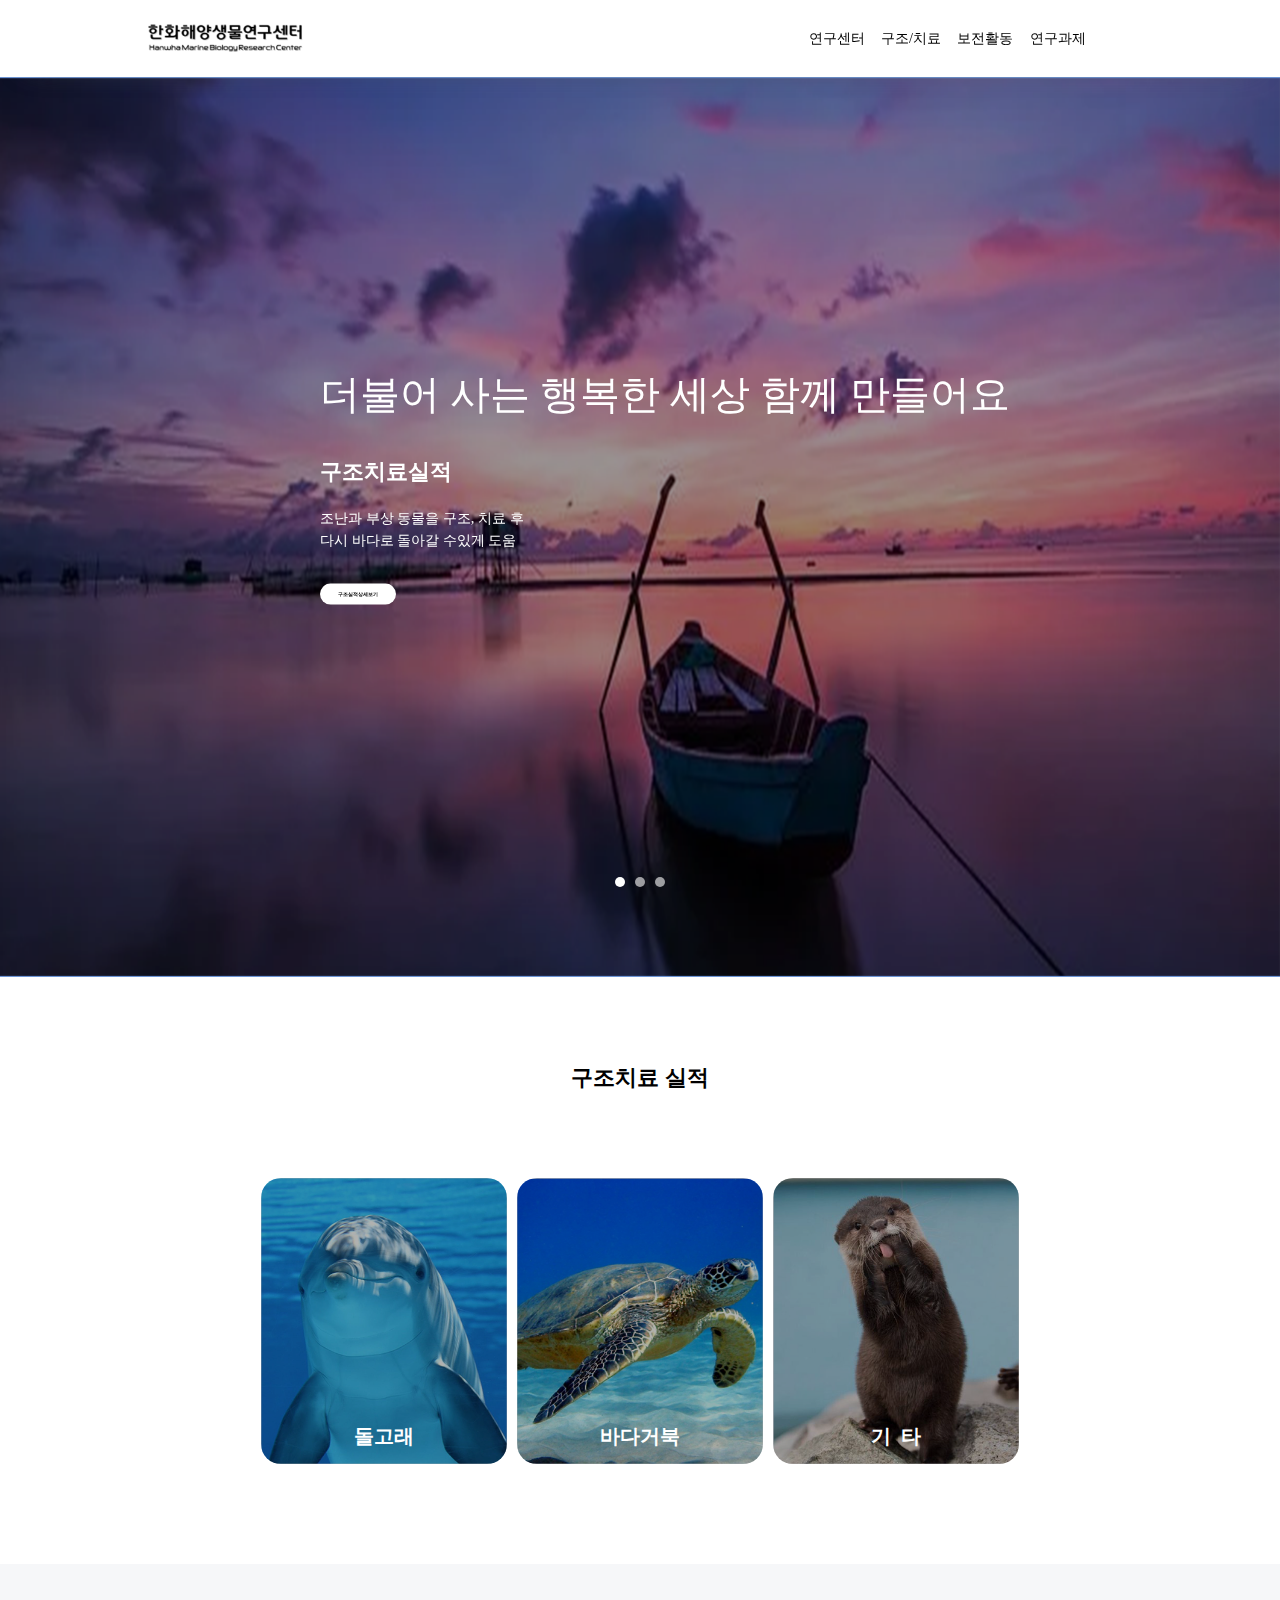
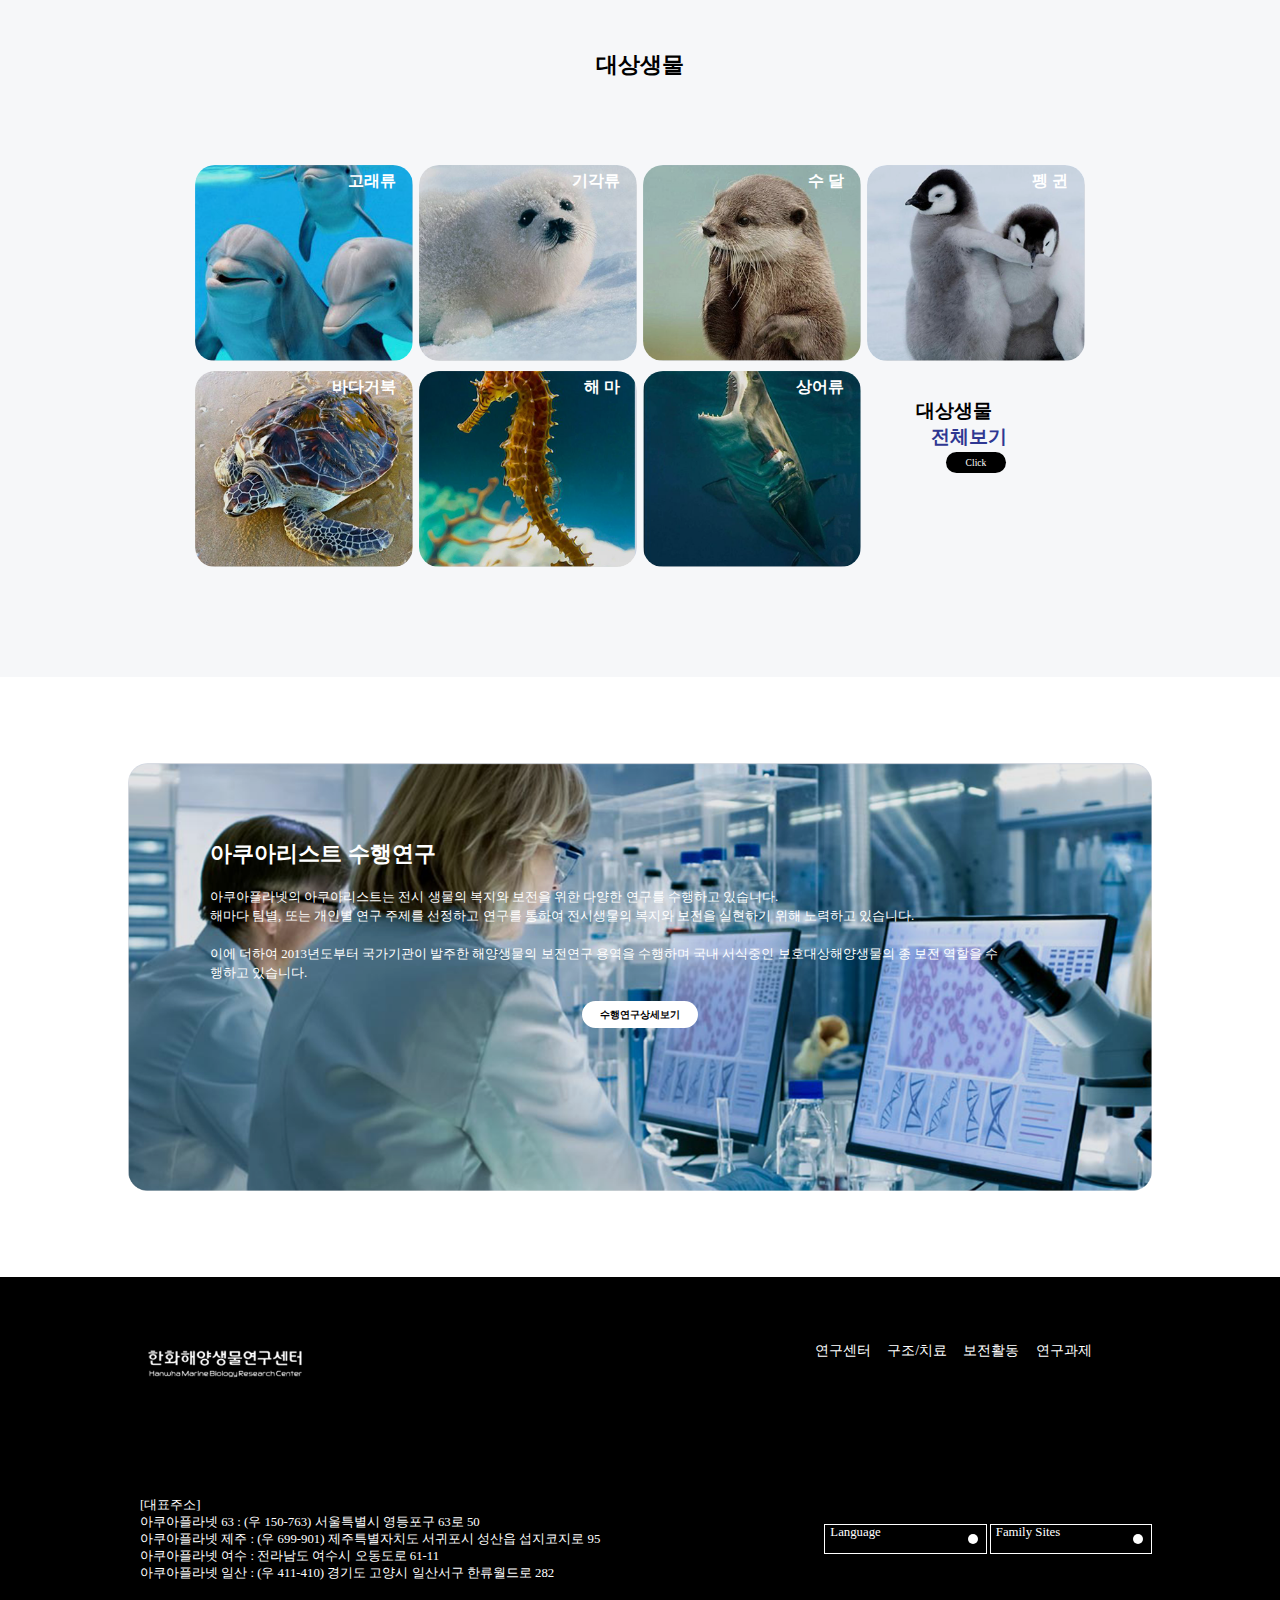
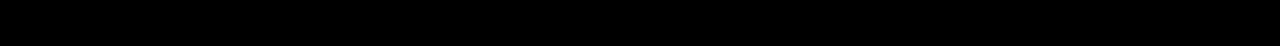
==== index.html @ 8622b24e "20210719" ====
<!DOCTYPE html>
<html lang="en">
<head>
    <meta charset="UTF-8">
    <meta http-equiv="X-UA-Compatible" content="IE=edge">
    <meta name="viewport" content="width=device-width, initial-scale=1.0">

    <meta property="og:title" content="한화해양생물연구센터">
    <meta property="og:url" content="https://hannah3406.github.io/hmbrc/">
    <meta property="og:image" content=".img/H.jpg">
    <meta property="og:description" content="Hanwha Marine Biology Research Center">

    <meta name="twitter:card" content="summary">
    <meta name="twitter:title" content="한화해양생물연구센터">
    <meta name="twitter:url" content="https://hannah3406.github.io/hmbrc/">
    <meta name="twitter:image" content=".img/H.jpg">
    <meta name="twitter:description" content="Hanwha Marine Biology Research Center"> 

    <link rel="shortcut icon" href="img/H-icon.svg">
    <link rel="apple-touch-icon-precomposed" sizes="114*114" href="img/H-icon.svg">
    <title>hmbrc</title>
    <link href="css/index.css" rel="stylesheet">
    <link rel="stylesheet" type="text/css" href="css/slick.css">
    <script src="https://code.jquery.com/jquery-2.2.0.min.js" type="text/javascript"></script>
    <script src="js/slick.min.js"></script>
</head>
<body>
    <header>
        <a href="index.html"><img src="img/LOGO.png" alt="Logo"></a>
        <nav>
            <a class="menu_bar" href="1_aboutus.html">연구센터</a>
            <a class="menu_bar" href="2_rescue.html">구조/치료</a>
            <a class="menu_bar" href="3_conservation.html">보전활동</a>
            <a class="menu_bar" href="4_research.html">연구과제</a>
            <a class="menu-trigger type7">
                <span></span>
                <span></span>
                <span></span>
            </a>
            <div class="background-menu">
                <div class="menu_bg">
                    <div class="menu_box">
                        <ul class="h-1">
                            <li><a href="1_aboutus.html">연구센터</a></li>
                            <li><a href="2_rescue.html">구조/치료</a></li>
                            <li><a href="3_conservation.html">보전활동</a></li>
                            <li><a href="4_research.html">연구과제</a></li>
                        </ul>
                    </div>
                </div>
            </div>
        </nav>
    </header>
<main>
    <section class="regular slider">
        <div class="m-1">
            <figure>
                <img class="img-1" src="img/main/main_visual_13.png" alt="main-visual_2">
                <figcaption>
                    <b>더불어 사는 행복한 세상 함께 만들어요</b>
                    <p class="txt-1">
                        구조치료실적
                        <small>
                            조난과 부상 동물을 구조, 치료 후<br>다시 바다로 돌아갈 수있게 도움
                        </small>
                    </p>
                    <a href="2_rescue.html">구조실적상세보기</a>
                </figcaption>      
            </figure> 
        </div>
        <div class="m-1">
            <figure>
                <img class="img-1" src="img/main/main_visual_12.png" alt="main-visual_2">
                <figcaption>
                    <b>따뜻한 손길과 사랑으로 다시 태어났어요</bt></b>
                    <p class="txt-1">
                        보전활동 대상생물
                        <small>
                            해양생물의 전시만이 아닌<br>복지와 보존을 위하여 노력
                        </small>
                    </p>
                    <a href="3_conservation.html">대상생물상세보기</a>
                </figcaption>      
            </figure> 
        </div>
        <div class="m-1">
            <figure>
                <img class="img-1" src="img/main/main_visual_14.png" alt="main-visual_2">
                <figcaption>
                    <b>지켜주고,보듬어줘서 고마워요</b>
                    <p class="txt-1">
                        아쿠아리스트 수행연구
                        <small>
                            전시 생물의 복지와 보전을 위한<br>다양한 연구 수행
                        </small>
                    </p>
                    <a href="4_research.html">수행연구상세보기</a>
                </figcaption>      
            </figure> 
        </div>
      </section>
    <!-- <div class="m-1">
        <figure>
            <img class="img-1" src="img/main/main_visual_7.png" alt="main-visual_2">
            <figcaption>
                <b>우리들의 아름다운 활동</b>
                <p class="txt-1">
                    구조치료실적
                    <small>
                        조난과 부상 동물을 구조, 치료 후<br>다시 바다로 돌아갈 수있게 도움
                    </small>
                </p>
                <a href="2_rescue.html">구조실적상세보기</a>
            </figcaption>      
        </figure>

        <p class="ar-1">
            <a href="#">좌측</a>
            <a href="#">우측</a>
        </p>
        <p class="bu-1">
            <a href="#">원1</a>
            <a href="#">원2</a>
            <a href="#">원3</a>
            <a href="#">일시정지</a>
        </p>

    </div> -->

    <div class="m-2 elM">
        <h1>구조치료 실적</h1>
        <div class="m-21">
            <ul>
                <li>
                    <figure>
                        <img src="img/main_2-1dolphin.png" alt="돌고래">
                        <figcaption>
                            <div>
                                <article>
                                    <h2>돌고래</h2>  
                                    <p>우리나라 연안에도 다양한 고래류가 살고 있습니다.
                                        <br>그 중 대표적인 종은 참돌고래와 남방큰돌고래가
                                        있습니다
                                    </p>
                                </article> 
                                <a href="2_rescue.html#sub2-1">구조실적상세보기</a>   
                            </div>                               
                        </figcaption>
                    </figure>
                </li>

                <li>
                    <figure>
                        <img src="img/main_2-2turtles.png" alt="바다거북">
                        <figcaption>
                            <div>
                                <article>
                                        <h2>바다거북</h2>  
                                        <p>지구상의 모든 바다거북은 CITES에 의해 멸종
                                            위기종으로 지정되어 보호받고 있습니다. <br>
                                        </p>
                                </article>   
                                <a href="2_rescue.html#sub2-1">구조실적상세보기</a>    
                            </div>  
                        </figcaption>
                     </figure>
                </li>
                <li>
                    <figure>
                        <img src="img/main_2-3other.png" alt="기타">
                        <figcaption>
                            <div>
                                <article>
                                    <h2>기  타</h2>  
                                    <p>우리나라에는 유라시아 수달, 나팔고둥 등의
                                        다양한 보호대상 생물들도 서식하고 있습니다.
                                    </p>                                    
                                </article>    
                                <a href="2_rescue.html#sub2-1">구조실적상세보기</a>
                            </div>  
                        </figcaption>
                    </figure>
                </li>
            </ul>
        </div>
    </div>
    <div class="m-3 elM">
        <h1>대상생물</h1>
        <div class="m-31">
            <ul>
                <li class="m-3_li">
                    <figure>
                        <img src="img/main_3-11.png" alt="고래류">
                    </figure>
                    <div>
                        <article>
                                <h2>고래류</h2>  
                        </article>
                        <a href="3_conservation.html#sub3-3">자세히보기</a>
                    </div>
                </li>
                <li class="m-3_li">
                    <figure>
                        <img src="img/main_3-2.png" alt="기각류">
                    </figure>
                    <div>
                        <article>
                                <h2>기각류</h2>                                 
                        </article>
                        <a href="3_conservation.html#sub3-3">자세히보기</a>
                    </div>
                </li>
                <li class="m-3_li">
                    <figure>
                        <img src="img/main_3-3.png" alt="수달">
                    </figure>
                    <div>
                        <article>
                                <h2>수  달</h2>  
                        </article>
                        <a href="3_conservation.html#sub3-3">자세히보기</a>
                    </div>
                </li>
                <li class="m-3_li">
                    <figure>
                        <img src="img/main_3-4.png" alt="펭귄">
                    </figure>
                    <div>
                        <article>
                                <h2>펭  귄</h2>  
                        </article>
                        <a href="3_conservation.html#sub3-3">자세히보기</a>
                    </div>
                </li>
                <li class="m-3_li">
                    <figure>
                        <img src="img/main_3-5.png" alt="바다거북">
                    </figure>
                    <div>
                        <article>
                                <h2>바다거북</h2>  
                        </article>
                        <a href="3_conservation.html#sub3-3">자세히보기</a>
                    </div>
                </li>
                <li class="m-3_li">
                    <figure>
                        <img src="img/main_3-6.png" alt="해마">
                    </figure>
                    <div>
                        <article>
                                <h2>해  마</h2>  
                        </article>
                        <a href="3_conservation.html#sub3-3">자세히보기</a>
                    </div>
                </li>
                <li class="m-3_li">
                    <figure>
                        <img src="img/main_3-7.png" alt="상어류">
                    </figure>
                    <div>
                        <article>
                                <h2>상어류</h2>  
                        </article>
                        <a href="3_conservation.html#sub3-3">자세히보기</a>
                    </div>
                </li>
                <li class="m-3_txt">
                    <div>
                        <article>
                                <h2>대상생물<br>      <b>전체보기</b></h2>  
                                <a href="3_conservation.html#sub3-3">Click</a>
                        </article>
                    </div>
                </li>
            </ul>
        </div>
    </div>
    <div class="m-4 elM">
        <figure>
            <img src="img/main-아쿠아리스트수행연구_1.png" alt="main-아쿠아리스트수행연구">
            <div class="m-41">
                <article>
                    <h2>
                        아쿠아리스트 수행연구
                    </h2>
                    <p class="txt-2">
                        아쿠아플라넷의 아쿠아리스트는 전시 생물의 복지와 보전을 위한 다양한
                        연구를 수행하고 있습니다. <br>

                        해마다 팀별, 또는 개인별 연구 주제를 선정하고 연구를 통하여 
                        전시생물의 복지와 보전을 실현하기 위해 노력하고 있습니다.<br>

                        <br>이에 더하여 2013년도부터 국가기관이 발주한 해양생물의 보전연구 용역을 수행하며
                        국내 서식중인 보호대상해양생물의 종 보전 역할을 수행하고 있습니다.
                    </p>
                    <a href="4_research.html">수행연구상세보기</a>
                </article>
            </div>  
        </figure>     
    </div>


    <a href="#" class="top">TOP</a>
</main>


<div class="footer">
    <div class="footer-1">
        <a href="index.html"><img src="img/logo_centerwhite.png" alt="Logo"></a>
        <nav>
            <a href="1_aboutus.html">연구센터</a>
            <a href="2_rescue.html">구조/치료</a>
            <a href="3_conservation.html">보전활동</a>
            <a href="4_research.html">연구과제</a>
        </nav>
    </div>
    <div class="footer-2">
        <p>
            [대표주소]<br>
            아쿠아플라넷 63 : (우 150-763) 서울특별시 영등포구 63로 50<br>
            아쿠아플라넷 제주 : (우 699-901) 제주특별자치도 서귀포시 성산읍 섭지코지로 95<br>
            아쿠아플라넷 여수 : 전라남도 여수시 오동도로 61-11<br>
            아쿠아플라넷 일산 : (우 411-410) 경기도 고양시 일산서구 한류월드로 282<br>
        </p>
        <ul class="footer-box">
            <li class="language">
                <div class="language-1" >
                    Language
                    <ul>
                        <li>한국어</li>
                        <li>영어</li>                       
                    </ul>
                </div>
            </li>
            <li class="familysites">
                <div class="familysites-1">
                    Family Sites
                    <ul>
                        <li><a href="https://www.aquaplanet.co.kr/index.do">아쿠아플라넷</a></li>
                        <li><a href="https://www.63art.co.kr/home/63ART/main.do">63아트</a></li>
                        <li><a href="https://www.aquazium.co.kr/home/63AQUAZIUM/index.jsp">아쿠아지움</a></li>
                    </ul>
                </div>
            </li>
        </ul>
    </div>
</div>

<!-- 메인 슬라이드 -->
<script type="text/javascript">
    $(".regular").slick({
        fade:true,
        dots: true,
        infinite: true,
        slidesToShow: 1,
        slidesToScroll: 1,
        autoplay:true,
        autoplaySpeed:2000
    });

</script>
<script src="js/common.js"></script>
<script src="js/index.js"></script>

</body>
</html>
---- css/index.css ----
@charset "utf-8";

@import url(common.css);


/* m-1 */

main{margin-top:6vw;}

.m-1 {
    width:100%;
    height:100%;

    margin:0 auto;
    position:relative;
}
.m-1 figure{
    width:100%;
    height:100%;
    margin:0 auto;
    position:relative; 
   
}
.m-1 figure .img-1{
    width:100%;
    height:100%;

}
.m-1 figure figcaption{
    position:absolute;
    left:20%; top:45%; transform: translateY(-50%);
    padding:5%;
}

.m-1 figure figcaption b{
    text-align:left;
    font-family:Yeon Sung;

    font-size:2.5rem;
    font-weight: normal;
    line-height: 1.5;
    color: #fff;
}

.m-1 figure p{
    text-align:left;
    color: #ffffff;
    font-weight: bold;
    line-height: 1.5;
    margin:60px 0 30px 0;
    font-size:1.4rem;
}
.m-1 figure p small{
    color:#fff; display:block;
    font-size:0.9rem; font-weight: normal;
    margin:20px 0;
}

.m-1 figure figcaption a{
    font-size: 0.6rem;
    font-weight: bold;
    line-height: 1.5;
    text-align:center;
    color: #000000;
    background-color: #fff;
    border-radius: 50px;
    padding:10px 20px;
}

.m-1 figure figcaption a:hover{
    background-color:#2f3792;
    color:white;
    font-weight: bold;
}
.ar-1 a{
    position:absolute;
    top:50%;
    transform:translateY(-50%);
    width:80px;
    height:83px;
    border-radius: 40px;
    font-size:0;
    opacity: 0;
    transition:1s;
    transform:scale(0.7);
}

.m-1 figure:hover + .ar-1 a{
    opacity: 0.4;
}
.m-1 .ar-1 a:hover{
    opacity: 1;
}
.ar-1 a:nth-child(1){
    left:1%; 
    background:url('../img/btn-prev-2.png') no-repeat center center;
}

.ar-1 a:nth-child(2){
    right:1%;
    background:url('../img/btn-next-2.png') no-repeat center center;
}

.bu-1{
    margin:0;padding:0;
    position:absolute;
    left:50%;
    transform:translateX(-50%);
    bottom:10%;


}

.bu-1 a{
    display:inline-block;
    width: 11px;
    height: 11px;
    border-radius: 50%;
    font-size: 0;
    margin:0 3px; 

}

.bu-1 a:nth-child(1){
    background-color:rgba(255,255,255,0.6);
    }
    
.bu-1 a:nth-child(2){
    background-color: #fff;

    }
.bu-1 a:nth-child(3){
    background-color:rgba(255,255,255,0.6);
    }
.bu-1 a:nth-child(4){
    border-radius: 0;
    background:url('../img/main1_btn3.png') no-repeat center center;
}



/* m-2 */

.m-2{
    width:100%;
    background-color:white;
    padding-bottom:100px;
}

.m-2 h1{
    font-size:1.4rem;
    font-weight: bold;
    color: #000000;
    text-align: center;
    padding:85px 0 85px 0;
}

.m-2 ul{
    width:60%;
    margin:0 auto;   

    display:flex;
    justify-content:space-around;
}

.m-2 ul li{
    width:32%;
    /* height:420px; */
    
    position:relative;
    overflow: hidden;
    border-radius: 30px;}

.m-2 ul li img{
    width:100%;
    /* height:420px; */
    transition:1s;
}

.m-2 ul li:hover img{
    transform:scale(1.2);
}

.m-2 ul li figure figcaption{
    width:100%; height:100%;
    position:absolute;
    top:0;
    background:rgba(0,0,0,0.3);
}
.m-2 ul li figcaption div{
    width:100%; height:100%;
    position:absolute;
    top:65%;
    border-radius: 30px;
    text-align:center;
    transition:1s;
}
.m-2 ul li:hover figcaption{
    background:rgba(0,0,0,0.8);
}
.m-2 ul li:hover figcaption div{
    top:0;
}

.m-2 ul li figcaption article{
    position:absolute;
    top:25%;
  
    text-align:center;
}


.m-2 ul li figcaption h2{
    font-size:1.25rem;
    font-weight: bold;
    line-height: 0.66;
    text-align: center;
    color: #ffffff;
    white-space:pre;
}

.m-2 ul li figcaption p{
    width:75%;
    font-size: 0.7rem;
    font-weight: normal;
    text-align: left;
    color: #ffffff;
    line-height: 1.5;
    margin:0 auto;
    padding:30px 0;

}

.m-2 ul li figcaption a{
    position:absolute;
    bottom:5%;left:50%;
    transform:translateX(-50%); 
    
    font-size: 0.6rem;
    font-weight: bold;
    line-height: 1.5;
    text-align:center;
    color: #000000;
    background-color: #fff;
    border-radius: 50px;
    padding:10px 20px;
    }
    
.m-2 ul li figcaption a:hover{
    background-color:#2f3792;
    color:white;
    font-weight: bold;
}

/* m-3 */
.m-3{
    width:100%;
    padding-bottom:100px;
    position:relative
}

.m-3 h1{
    font-size: 1.4rem;
    font-weight: bold;
    color: #000000;
    text-align: center;
    padding:85px 0 85px 0;
}

.m-3 ul{
    width:70%;
    margin: 0 auto;

    display:flex;
    flex-wrap: wrap;
    justify-content: space-around;

}

.m-3 ul li{
    position:relative;
    width:24.4%;
    margin-bottom:10px;
    overflow: hidden;
    border-radius: 30px;
}
.m-3 ul .m-3_li img{width:100%; transition:2s;}
.m-3 ul .m-3_li article{
    position:absolute;
    bottom:0;
    border-radius: 30px;
    width:100%; height:100%;
    background-color:rgba(0,0,0,0.1);
    text-align:center;
}

.m-3 ul .m-3_li:hover article{
    position:absolute;
    bottom:0;
    border-radius:30px;
    width:100%; height:100%;
    background-color:rgba(0,0,0,0.8);
    text-align:center;
    transition:2s;
}

.m-3 ul .m-3_li div article h2{
    position:absolute;
    top:3%; right:8%;
   
    font-size: 1rem;
    font-weight: bold;
    color: #ffffff;
    text-align:center;
}

.m-3 ul .m-3_li:hover article h2{
    white-space:pre;
    position:absolute;
    top:39%; left:50%;
    transform:translateX(-50%);
    font-size: 1.2rem;
    font-weight: bold;
    color: #ffffff;
}

.m-3 ul .m-3_li a{
    position:absolute;
    bottom:12%;left:50%;
    transform:translateX(-50%);
    opacity:0%;

    font-size: 0.6rem;
    font-weight: bold;
    line-height: 1.5;
    text-align:center;
    color: #000000;
    background-color: #fff;
    border-radius: 50px;
    padding:10px 20px;
} 

.m-3 ul .m-3_li:hover a{
    opacity:100%;
} 


.m-3 ul .m-3_li a:hover{
    background-color:#2f3792;
    color:white;
    font-weight:bold;
}
.m-3 ul .m-3_li:hover img{
    transform:scale(1.1);

}
.m-3 ul .m-3_txt{
    padding-top:6%;
    text-align: center;

}

.m-3 ul .m-3_txt h2{
    white-space:pre;
    font-size:1.2rem;
    width: 80%;
    padding-bottom:1%;
}

.m-3 ul .m-3_txt b{
    color:#2f3792;
    font-size:1.2rem;
}
.m-3 ul .m-3_txt a{
    font-size: 0.6rem;
    font-weight: normal;
    line-height: 1.5;
    text-align:center;
    color: #fff;
    background-color: #000;
    border-radius: 50px;
    padding:5px 20px;
}

.m-3 ul .m-3_txt:hover a{
    background-color:#2f3792;
}


/* m-4 */
.m-4{
    background-color:white;
    padding:86px 0;
 
}
.m-4 figure{
    width:80%;
    margin:0 auto;
    text-align: center;

    position:relative;
    border-radius:30px;
}

.m-4 figure img{
    width:100%;
}

.m-41{
    position:absolute;
    top:0;
    border-radius:30px;
    width:100%; 
    height:100%;
    background-color:rgba(0,0,0,0.1);
    text-align:center;
    transition:2s;
}
.m-4 figure:hover .m-41{
    background-color:rgba(0,0,0,0.8);
}

.m-41 article{
   width:100%;
   height:100%;
   border-radius:30px;
   padding:10%;

}

.m-4 figure h2{
    text-align:left;
    font-size: 1.4rem;
    font-weight: bold;
    line-height: 0.78;
    color: #ffffff;
    padding-bottom:40px;
}

.m-4 figure .txt-2{
    width:80%;
    text-align:left;
    color: #ffffff;
    font-size: 0.8rem;
    font-weight: normal;
    line-height: 1.5;
    padding-bottom:40px;
}

.m-4 figure article a{
    font-size: 0.6rem;
    font-weight: bold;
    line-height: 1.5;
    text-align:center;
    color: #000000;
    background-color: #fff;
    border-radius: 50px;
    padding:10px 20px;
    }
    
.m-4 figure article a:hover{
    background-color:#2f3792;
    color:white;
    font-weight: bold;
}

@media (min-width:1025px) and (max-width:1546px){
    /* m-1 */

    main{margin-top:6vw;}
    
    .m-1 {
        width:100%;
    
        margin:0 auto;
        position:relative;
    }
    .m-1 figure{
        width:100%;
        margin:0 auto;
        position:relative; 
    }
    .m-1 figure .img-1{
        width:100%;
    
    }
    .m-1 figure figcaption{
        position:absolute;
        left:20%; top:45%; transform: translateY(-50%);
    }
    /* .m-1 figure:hover figcaption{
        animation:a2 4s forwards;
    }
    
    @keyframes a2{
        0%{ opacity:0;}
        100%{ opacity:1;}
    } */

    .m-1 figure figcaption b{
        text-align:left;
        font-family:Yeon Sung;
    
        font-size:2.5rem;
        font-weight: normal;
        line-height: 1.5;
        color: #fff;
    }
    
    .m-1 figure p{
        text-align:left;
        color: #ffffff;
        font-weight: bold;
        line-height: 1.5;
        margin:30px 0;
        font-size:1.4rem;
    }
    .m-1 figure p small{
        color:#fff; display:block;
        font-size:0.9rem; font-weight: normal;
        margin:20px 0;
    }
    
    .m-1 figure figcaption a{
        font-size: 0.3rem;
        font-weight: bold;
        line-height: 1.5;
        text-align:center;
        color: #000000;
        background-color: #fff;
        border-radius: 50px;
        padding:8px 18px;
    }
    
    .m-1 figure figcaption a:hover{
        background-color:#2f3792;
        color:white;
        font-weight: bold;
    }
    .ar-1 a{
        position:absolute;
        top:50%;
        transform:translateY(-50%);
        width:80px;
        height:83px;
        border-radius: 40px;
        font-size:0;
        opacity: 0;
        transition:1s;
        transform:scale(0.7);
    }
    
    .m-1 figure:hover + .ar-1 a{
        opacity: 0.4;
    }
    .m-1 .ar-1 a:hover{
        opacity: 1;
    }
    .ar-1 a:nth-child(1){
        left:1%; 
        background:url('../img/btn-prev-2.png') no-repeat center center;
    }
    
    .ar-1 a:nth-child(2){
        right:1%;
        background:url('../img/btn-next-2.png') no-repeat center center;
    }
    
    .bu-1{
        margin:0;padding:0;
        position:absolute;
        left:50%;
        transform:translateX(-50%);
        bottom:10%;
    
    
    }
    
    .bu-1 a{
        display:inline-block;
        width: 11px;
        height: 11px;
        border-radius: 50%;
        font-size: 0;
        margin:0 3px; 
    
    }
    
    .bu-1 a:nth-child(1){
        background-color:rgba(255,255,255,0.6);
        }
        
    .bu-1 a:nth-child(2){
        background-color: #fff;
    
        }
    .bu-1 a:nth-child(3){
        background-color:rgba(255,255,255,0.6);
        }
    .bu-1 a:nth-child(4){
        border-radius: 0;
        background:url('../img/main1_btn3.png') no-repeat center center;
    }
    
    
    
    /* m-2 */
    
    .m-2{
        width:100%;
        background-color:white;
        padding-bottom:100px;
    }
    
    .m-2 h1{
        font-size:1.4rem;
        font-weight: bold;
        color: #000000;
        text-align: center;
        padding:85px 0 85px 0;
    }
    
    .m-2 ul{
        width:60%;
        margin:0 auto;   
    
        display:flex;
        justify-content:space-around;
    }
    
    .m-2 ul li{
        width:32%;
        /* height:420px; */
        
        position:relative;
        overflow: hidden;
        border-radius: 20px;}
    
    .m-2 ul li img{
        width:100%;
        /* height:420px; */
        transition:1s;
    }
    
    .m-2 ul li:hover img{
        transform:scale(1.2);
    }
    
    .m-2 ul li figure figcaption{
        width:100%; height:100%;
        position:absolute;
        top:0;
        background:rgba(0,0,0,0.3);
    }
    .m-2 ul li figcaption div{
        width:100%; height:100%;
        position:absolute;
        top:63%;
        border-radius: 20px;
        text-align:center;
        transition:1s;
    }
    .m-2 ul li:hover figcaption{
        background:rgba(0,0,0,0.8);
    }
    .m-2 ul li:hover figcaption div{
        top:0;
    }
    
    .m-2 ul li figcaption article{
        position:absolute;
        top:25%;
      
        text-align:center;
    }
    
    
    .m-2 ul li figcaption h2{
        font-size:1.25rem;
        font-weight: bold;
        line-height: 0.66;
        text-align: center;
        color: #ffffff;
        white-space:pre;
    }
    
    .m-2 ul li figcaption p{
        width:75%;
        font-size: 0.7rem;
        font-weight: normal;
        text-align: left;
        color: #ffffff;
        line-height: 1.5;
        margin:0 auto;
        padding:30px 0;
    
    }
    
    .m-2 ul li figcaption a{
        width:60%;
        position:absolute;
        bottom:5%;left:50%;
        transform:translateX(-50%); 

        font-size: 0.5rem;
        font-weight: bold;
        line-height: 1.5;
        text-align:center;
        color: #000000;
        background-color: #fff;
        border-radius: 50px;
        padding:8px 18px;
        }
        
    .m-2 ul li figcaption a:hover{
        background-color:#2f3792;
        color:white;
        font-weight: bold;
    }
    
    /* m-3 */
    .m-3{
        width:100%;
        padding-bottom:100px;
        position:relative
    }
    
    .m-3 h1{
        font-size: 1.4rem;
        font-weight: bold;
        color: #000000;
        text-align: center;
        padding:85px 0 85px 0;
    }
    
    .m-3 ul{
        width:70%;
        margin: 0 auto;
    
        display:flex;
        flex-wrap: wrap;
        justify-content: space-around;
    
    }
    
    .m-3 ul li{
        position:relative;
        width:24.4%;
        margin-bottom:10px;
        overflow: hidden;
        border-radius: 20px;
    }
    .m-3 ul .m-3_li img{width:100%; transition:2s;}
    .m-3 ul .m-3_li article{
        position:absolute;
        bottom:0;
        border-radius: 20px;
        width:100%; height:100%;
        background-color:rgba(0,0,0,0.1);
        text-align:center;
    }
    
    .m-3 ul .m-3_li:hover article{
        position:absolute;
        bottom:0;
        border-radius:20px;
        width:100%; height:100%;
        background-color:rgba(0,0,0,0.8);
        text-align:center;
        transition:2s;
    }
    
    .m-3 ul .m-3_li div article h2{
        position:absolute;
        top:3%; right:8%;
       
        font-size: 1rem;
        font-weight: bold;
        color: #ffffff;
        text-align:center;
    }
    
    .m-3 ul .m-3_li:hover article h2{
        white-space:pre;
        position:absolute;
        top:39%; left:50%;
        transform:translateX(-50%);
        font-size: 1.2rem;
        font-weight: bold;
        color: #ffffff;
    }
    
    .m-3 ul .m-3_li a{
        position:absolute;
        bottom:12%;left:50%;
        transform:translateX(-50%);
        opacity:0%;
    
        font-size: 0.5rem;
        font-weight: bold;
        line-height: 1.5;
        text-align:center;
        color: #000000;
        background-color: #fff;
        border-radius: 50px;
        padding:8px 18px;
    } 
    
    .m-3 ul .m-3_li:hover a{
        opacity:100%;
    } 
    
    
    .m-3 ul .m-3_li a:hover{
        background-color:#2f3792;
        color:white;
        font-weight:bold;
    }
    .m-3 ul .m-3_li:hover img{
        transform:scale(1.1);
    
    }
    .m-3 ul .m-3_txt{
        padding-top:3%;
        text-align: center;
    
    }
    
    .m-3 ul .m-3_txt h2{
        white-space:pre;
        font-size:1.2rem;
        width: 80%;
        padding-bottom:1%;
    }
    
    .m-3 ul .m-3_txt b{
        color:#2f3792;
        font-size:1.2rem;
    }
    .m-3 ul .m-3_txt a{
        font-size: 0.6rem;
        font-weight: normal;
        line-height: 1.5;
        text-align:center;
        color: #fff;
        background-color: #000;
        border-radius: 50px;
        padding:5px 20px;
    }
    
    .m-3 ul .m-3_txt:hover a{
        background-color:#2f3792;
    }
    
    
    /* m-4 */
    .m-4{
        background-color:white;
        padding:86px 0;
     
    }
    .m-4 figure{
        width:80%;
        margin:0 auto;
        text-align: center;
    
        position:relative;
        border-radius:20px;
    }
    
    .m-4 figure img{
        width:100%;
    }
    
    .m-41{
        position:absolute;
        top:0;
        border-radius:20px;
        width:100%; 
        height:100%;
        background-color:rgba(0,0,0,0.1);
        text-align:center;
        transition:2s;
    }
    .m-4 figure:hover .m-41{
        background-color:rgba(0,0,0,0.8);
    }
    
    .m-41 article{
       width:100%;
       height:100%;
       border-radius:20px;
       padding:8%;
    
    }
    
    .m-4 figure h2{
        text-align:left;
        font-size: 1.4rem;
        font-weight: bold;
        line-height: 0.78;
        color: #ffffff;
        padding-bottom:25px;
    }
    
    .m-4 figure .txt-2{
        width:93%;
        text-align:left;
        color: #ffffff;
        font-size: 0.8rem;
        font-weight: normal;
        line-height: 1.5;
        padding-bottom:20px;
    }
    
    .m-4 figure article a{
        font-size: 0.6rem;
        font-weight: bold;
        line-height: 1.5;
        text-align:center;
        color: #000000;
        background-color: #fff;
        border-radius: 50px;
        padding:8px 18px;
        }
        
    .m-4 figure article a:hover{
        background-color:#2f3792;
        color:white;
        font-weight: bold;
    }
}
@media (min-width:767px) and (max-width:1024px){
    /* m-1 */

main{margin-top:9vw;}

.m-1 {
    width:100%; 
    height:60vw;  
    margin:0 auto;
    overflow:hidden;
    position:relative;     
}
.m-1 figure{
    width:100%;
    height:100%;
    margin:0 auto;
    position:relative; 
   
}
.m-1 figure .img-1{
    width:200%;   
    height:100%;
}
.m-1 figure figcaption{
    position:absolute;
    left:10%; top:30%; transform: translateY(-50%);
}
.m-1 figure:hover figcaption{
    animation:a2 4s forwards;
}

@keyframes a2{
    0%{ opacity:0;}
    100%{ opacity:1;}
}

.m-1 figure figcaption b{
    text-align:left;
    font-family:Yeon Sung;

    font-size:2rem;
    font-weight: normal;
    line-height: 1.5;
    color: #fff;
}

.m-1 figure p{
    text-align:left;
    color: #ffffff;
    font-weight: bold;
    line-height: 1.5;
    margin:30px 0;
    font-size:1.4rem;
}
.m-1 figure p small{
    color:#fff; display:block;
    font-size:0.9rem; font-weight: normal;
    margin:20px 0;
}

.m-1 figure figcaption a{
    font-size: 0.6rem;
    font-weight: bold;
    line-height: 1.5;
    text-align:center;
    color: #fff;
    background-color: #000;
    border-radius: 50px;
    padding:10px 20px;
}

.m-1 figure figcaption a:hover{
    background-color:#2f3792;
    color:white;
    font-weight: bold;
}
.ar-1 a{
    position:absolute;
    top:50%;
    transform:translateY(-50%);
    width:43px;
    height:45px;
    border-radius: 40px;
    font-size:0;
    opacity: 1;
    transition:1s;
    transform:scale(0.7);
}

.m-1 figure:hover + .ar-1 a{
    opacity: 0.4;
}
.m-1 .ar-1 a:hover{
    opacity: 1;
}
.ar-1 a:nth-child(1){
    left:1%; 
    background:url('../img/btn-prev-21.png') no-repeat center center;
}

.ar-1 a:nth-child(2){
    right:1%;
    background:url('../img/btn-next-21.png') no-repeat center center;
}

.bu-1{
    margin:0;padding:0;
    position:absolute;
    left:50%;
    transform:translateX(-50%);
    bottom:10%;


}

.bu-1 a{
    display:inline-block;
    width: 11px;
    height: 11px;
    border-radius: 50%;
    font-size: 0;
    margin:0 3px; 

}

.bu-1 a:nth-child(1){
    background-color:rgba(255,255,255,0.6);
    }
    
.bu-1 a:nth-child(2){
    background-color: #fff;

    }
.bu-1 a:nth-child(3){
    background-color:rgba(255,255,255,0.6);
    }
.bu-1 a:nth-child(4){
    border-radius: 0;
    background:url('../img/main1_btn3.png') no-repeat center center;
}
/* m-2 */

.m-2{
    width:100%;
    background-color:white;
    padding:50px 0;
}

.m-2 h1{
    font-size:1.4rem;
    font-weight: bold;
    color: #000000;
    text-align: center;
    padding:0 0 50px 0;
}

.m-2 ul{
    width:90%;
    margin:0 auto;   

    display:flex;
    justify-content:space-around;
}

.m-2 ul li{
    width:32%;
    /* height:420px; */
    
    position:relative;
    overflow: hidden;
    border-radius: 10px;}

.m-2 ul li img{
    width:100%;
    /* height:420px; */
    transition:1s;
}

.m-2 ul li:hover img{
    transform:scale(1.2);
}

.m-2 ul li figure figcaption{
    width:100%; height:100%;
    position:absolute;
    top:0;
    background:rgba(0,0,0,0.5);
}
.m-2 ul li figure{width:100%;}
.m-2 ul li figcaption div{
    width:100%; height:100%;
    position:absolute;
    top:0;
    border-radius: 10px;
    text-align:center;
    transition:1s;
}
.m-2 ul li:hover figcaption{
    background:rgba(0,0,0,0.8);
}
.m-2 ul li:hover figcaption div{
    top:0;
}

.m-2 ul li figcaption article{
    width:100%;
    position:absolute;
    top:0;
    padding:16% 3%;
    text-align:right;
}


.m-2 ul li figcaption h2{
    font-size:1.5rem;
    font-weight: bold;
    line-height: 0.66;
    text-align: center;
    color: #ffffff;
    white-space:pre;
    padding-bottom:5%;
}

.m-2 ul li figcaption p{
    width:90%;
    font-size: 1.1rem;
    font-weight: normal;
    text-align: left;
    color: #ffffff;
    line-height: 1.5;
    margin:0 auto;
    padding-bottom:25%;
    padding-top:0;

}

.m-2 ul li figcaption a{
    position:absolute;
    bottom:5%;left:90%;
    transform:translateX(-50%); 
    width:0%;
       
    font-size: 0;   
  
    font-size: 0;
    border-radius:50%;
    padding:17px;
   
    background:url(../img/btn-mobile\ more-9.png) no-repeat center center;
       
    }
    
.m-2 ul li figcaption a:hover{
    background-color:#2f3792;
    color:white;
    font-weight: bold;
}

/* m-3 */
.m-3{
    width:100%;
    padding:50px 0;
    position:relative
}

.m-3 h1{
    font-size: 1.4rem;
    font-weight: bold;
    color: #000000;
    text-align: center;
    padding:0 0 50px 0;
}

.m-3 ul{
    width:90%;
    margin: 0 auto;

    display:flex;
    flex-wrap: wrap;
    justify-content: space-around;

}

.m-3 ul li{
    position:relative;
    width:24.4%;
    margin-bottom:10px;
    overflow: hidden;
    border-radius: 10px;
}
.m-3 ul .m-3_li img{width:100%; transition:2s;}
.m-3 ul .m-3_li article{
    position:absolute;
    bottom:0;
    border-radius: 10px;
    width:100%; height:100%;
    background-color:rgba(0,0,0,0.1);
    text-align:center;
}

.m-3 ul .m-3_li:hover article{
    position:absolute;
    bottom:0;
    border-radius:30px;
    width:100%; height:100%;
    background-color:rgba(0,0,0,0.8);
    text-align:center;
    transition:2s;
}

.m-3 ul .m-3_li div article h2{
    position:absolute;
    top:3%; right:8%;
   
    font-size: 1.5rem;
    font-weight: bold;
    color: #ffffff;
    text-align:center;
}

.m-3 ul .m-3_li:hover article h2{
    white-space:pre;
    position:absolute;
    top:39%; left:50%;
    transform:translateX(-50%);
    font-size: 1.2rem;
    font-weight: bold;
    color: #ffffff;
}

.m-3 ul .m-3_li a{
    position:absolute;
    bottom:3%;left:85%;
    transform:translateX(-50%);
    opacity:1;
    
    font-weight: bold;
    line-height: 1.5;
    text-align:center;

    font-size: 0;
    border-radius:50%;
    padding:17px;
   
    background:url(../img/btn-mobile\ more-9.png) no-repeat center center;
    
} 

.m-3 ul .m-3_li:hover article a{
    opacity:100%;
} 


.m-3 ul .m-3_li article a:hover{
    background-color:#2f3792;
    color:white;
    font-weight:bold;
}
.m-3 ul .m-3_li:hover img{
    transform:scale(1.1);

}
.m-3 ul .m-3_txt{
    padding-top:6%;
    text-align: center;

}

.m-3 ul .m-3_txt h2{
    white-space:pre;
    font-size:1.2rem;
    width: 80%;
    padding-bottom:1%;
}

.m-3 ul .m-3_txt b{
    color:#2f3792;
    font-size:1.2rem;
    padding-bottom:2%;
}
.m-3 ul .m-3_txt a{
    font-size: 0.5rem;
    font-weight: normal;
    line-height: 1.5;
    text-align:center;
    color: #fff;
    background-color: #000;
    border-radius: 50px;
    padding:5px 20px;
}

.m-3 ul .m-3_txt:hover a{
    background-color:#2f3792;
}

/* m-4 */
.m-4{
    background-color:white;
    padding:86px 0;
 
}
.m-4 figure{
    width:90%;
    margin:0 auto;
    text-align: center;

    position:relative;
    border-radius:10px;
}

.m-4 figure img{
    width:100%;
}

.m-41{
    position:absolute;
    top:0;
    border-radius:10px;
    width:100%; 
    height:100%;
    background-color:rgba(0,0,0,0.6);
    text-align:center;
    transition:2s;
}
.m-4 figure:hover .m-41{
    background-color:rgba(0,0,0,0.8);
}

.m-41 article{
   width:100%;
   height:100%;
   border-radius:30px;
   padding:7% 10%;

}

.m-4 figure h2{
    text-align:left;
    font-size: 1.4rem;
    font-weight: bold;
    line-height: 0.78;
    color: #ffffff;
    padding-bottom:30px;
}

.m-4 figure .txt-2{
    width:100%;
    text-align:left;
    color: #ffffff;
    font-size: 0.8rem;
    font-weight: normal;
    line-height: 1.5;
    padding-bottom:30px;
    margin-right:0;
}

.m-4 figure article a{
    font-size: 0.6rem;
    font-weight: bold;
    line-height: 1.5;
    text-align:center;
    color: #fff;
    background-color: #000;
    border-radius: 50px;
    padding:10px 20px;
    }
    
.m-4 figure article a:hover{
    background-color:#2f3792;
    color:white;
    font-weight: bold;
}


}
@media (min-width:480px) and (max-width:768px){
    main{margin-top:11vw;}

    /* m-1 */
    .m-1 {
        width:100%; 
        height:80vw;  
        margin:0 auto;
        overflow:hidden;
        position:relative;     
    }
    .m-1 figure{
        width:100%;
        height:100%;
        margin:0 auto;
        position:relative; 
       
    }
    .m-1 figure .img-1{
        width:200%;   
        height:100%;
    }
    .m-1 figure figcaption{
        position:absolute;
        left:15%; top:40%; transform: translateY(-50%);
    }
    .m-1 figure figcaption b{
        text-align:left;    
        font-weight: bold;
        line-height: 0.56;
        color: #fff;
        margin-bottom:20px;
        padding:0;
    }
    
    .m-1 figure p{
        margin:30px 0;
        line-height: 1.5;
        padding:0;

    }
    .m-1 figure p small{
        color:#fff; display:block;
        font-weight: normal;
        padding:0;
        margin:5px 0;
    }
    
    .m-1 figure figcaption a{
        display:none;
    }
    
    .m-1 figure figcaption a:hover{
        background-color:#2f3792;
        color:white;
        font-weight: bold;
    }
    .ar-1 a{
        display:none;
    }
    
    .bu-1 a{
        display:inline-block;
        width: 7px;
        height: 7px;
        border-radius: 50%;
        font-size: 0;
        margin:0 1px; 
    
    }
    .bu-1 a:nth-child(4){
        display:none;
    }

    /* m-2 */
    .m-2{
        padding:20px 0;
    }
    
    .m-2 h1{
   
        padding:30px 0;
    }
    .m-21{
        width:80%; 
        margin:0 auto;
        overflow:auto; 
    }
    .m-2 ul{
        width:170%;    
    
        display:flex;
        justify-content:space-between;
    }
    
    .m-2 ul li{
        width:32%;
        border-radius: 10px;    
    }
    .m-2 ul li figure{width:100%;}
    .m-2 ul li img{width:100%;}
    
    .m-2 ul li:hover img{
        width:100%;;
        
    }
    
    .m-2 ul li figure figcaption{
        width:100%; height:100%;
        position:absolute;
        top:0;
        background:rgba(0,0,0,0.5);
    }
    .m-2 ul li figure{width:100%;}
    .m-2 ul li figcaption div{
        width:100%; height:100%;
        position:absolute;
        top:0;
        border-radius: 10px;
        text-align:center;
        transition:1s;
    }
    .m-2 ul li:hover figcaption{
        background:rgba(0,0,0,0.8);
    }
    .m-2 ul li:hover figcaption div{
        top:0;
    }
    
    .m-2 ul li figcaption article{
        position:absolute;
        top:0;
        padding:16% 3%;
        text-align:right;
    }
    
    
    .m-2 ul li figcaption h2{
        font-size:1.5rem;
        font-weight: bold;
        line-height: 0.66;
        text-align: center;
        color: #ffffff;
        white-space:pre;
        padding-bottom:2%;
    }
    
    .m-2 ul li figcaption p{
        width:90%;
        font-size: 1rem;
        font-weight: normal;
        text-align: left;
        color: #ffffff;
        line-height: 1.5;
        margin:0 auto;
        padding-bottom:14%;
    
    }
    
    .m-2 ul li figcaption a{
        position:absolute;
        bottom:5%;left:90%;
        transform:translateX(-50%); 
        width:0%;
        font-size: 0;   
      
        border-radius:50%;
        padding:17px;
        background:url(../img/btn-mobile\ more-9.png) no-repeat center center;
           
        }
    .m-2 ul li:nth-child(1) figcaption p{padding-bottom:30%;}
    .m-2 ul li:nth-child(3) figcaption p{padding-bottom:23%;}
        
    .m-2 ul li figcaption a:hover{
        background-color:#2f3792;
        color:white;
        font-weight: bold;
    }
       
    /* m-3 */
    .m-3{
        width:100%;
        padding:20px 0;
        position:relative
    }

    .m-3 h1{
       
        padding:30px 0;
        font-weight: bold;
        color: #000000;
        text-align: center;
    }
    .m-31{
        width:80%; 
        margin:0 auto;
        overflow:auto; 
    }
    .m-3 ul{
        width:180%;
        margin: 0 auto;


        display:flex;
        flex-wrap: wrap;    
        justify-content: flex-start;

    }
    .m-3 ul li{
        flex-shrink:0;
        position:relative;
        width:23%;
        margin:3px;
        overflow: hidden;
        border-radius: 10px;
    }
    .m-3 ul .m-3_li img{width:100%; transition:2s;}
    .m-3 ul .m-3_li article{
        position:absolute;
        bottom:0;
        border-radius: 10px;
        width:100%; height:100%;
        background-color:rgba(0,0,0,0.3);
        text-align:center;
    }

    .m-3 ul .m-3_li:hover article{
        display:none;
        border-radius:10px;
    }

    .m-3 ul .m-3_li div article h2{
        position:absolute;
        top:3%; right:8%;
        border-radius:10px;
       
        font-size: 1.5rem;
        font-weight: bold;
        color: #ffffff;
        text-align:center;
    }

    .m-3 ul .m-3_li a{
        position:absolute;
        bottom:3%;left:85%;
        transform:translateX(-50%);
        opacity:1;
        
        font-weight: bold;
        line-height: 1.5;
        text-align:center;

        font-size: 0;
        border-radius:50%;
        padding:17px;
       
        background:url(../img/btn-mobile\ more-9.png) no-repeat center center;
        
    } 
    

    .m-3 ul .m-3_li:hover article a{
        opacity:100%;
    } 


    .m-3 ul .m-3_li article a:hover{
        background-color:#2f3792;
        color:white;
        font-weight:bold;
    }
    .m-3 ul .m-3_li:hover img{
        transform:scale(1.1);

    }
    .m-3 ul .m-3_txt{
        padding-top:6%;
        text-align: center;
    

    }

    .m-3 ul .m-3_txt h2{

        white-space:pre;
        width: 80%;
        padding-bottom:1%;
    }

    .m-3 ul .m-3_txt b{
        color:#2f3792;
        padding:0;

     
    }
    .m-3 ul .m-3_txt a{    
        font-weight: normal;
        line-height: 1.5;
        text-align:center;
        color: #fff;
        background-color: #000;
        border-radius: 15px;
        padding:4px 10px;
        margin-top:5px;
        
    }

    .m-3 ul .m-3_txt:hover a{
        background-color:#2f3792;
    }

       /* m-4 */
.m-4{
    background-color:white;
    padding:86px 0;
 
}
.m-4 figure{
    width:80%;
    height:80vw;
    overflow:hidden;
    margin:20px auto;
    text-align: center;

    position:relative;
    border-radius: 10px;
}

.m-4 figure img{
   width:200%; height:100%;   
}

.m-41{
    position:absolute;
    top:0;
    border-radius:10px;
    width:100%; 
    height:100%;
    background-color:rgba(0,0,0,0.5);
    text-align:center;
    transition:2s;
}
.m-4 figure:hover .m-41{
    background-color:rgba(0,0,0,0.8);
}

.m-41 article{
   width:100%;
   height:100%;
   border-radius:10px;
   padding:10%;

}

.m-4 figure h2{
    text-align:center;
    font-size: 1.4rem;
    font-weight: bold;
    line-height: 0.78;
    color: #ffffff;
    padding-bottom:40px;
    padding-top:45%;
}

.m-4 figure .txt-2{
    display:none;
    width:70%;
    text-align:left;
    color: #ffffff;
    font-size: 0.8rem;
    font-weight: normal;
    line-height: 1.5;
    padding-bottom:40px;
}

.m-4 figure article a{
    font-size: 0.6rem;
    font-weight: bold;
    line-height: 1.5;
    text-align:center;
    color: #fff;
    background-color: #000;
    border-radius: 50px;
    padding:10px 20px;
    }
    
.m-4 figure article a:hover{
    background-color:#2f3792;
    color:white;
    font-weight: bold;
}
}
@media (min-width:360px) and (max-width:480px){
    main{margin-top:15vw;}

    /* m-1 */
    .m-1 {
        width:100%; 
        height:80vw;  
        margin:0 auto;
        overflow:hidden;
        position:relative;     
    }
    .m-1 figure{
        width:100%;
        height:100%;
        margin:0 auto;
        position:relative; 
       
    }
    .m-1 figure .img-1{
        width:200%;   
        height:100%;
    }
    .m-1 figure figcaption{
        position:absolute;
        left:15%; top:40%; transform: translateY(-50%);
    }
    .m-1 figure figcaption b{
        text-align:left;    
        font-weight: bold;
        line-height: 0.56;
        color: #fff;
        margin-bottom:20px;
        padding:0;
        font-size:1.5rem;
    }
    
    .m-1 figure p{
        margin:30px 0;
        line-height: 1.5;
        padding:0;
        font-size:1.25rem;

    }
    .m-1 figure p small{
        color:#fff; display:block;
        font-weight: normal;
        padding:0;
        margin:5px 0;
    }
    
    .m-1 figure figcaption a{
        display:none;
    }
    
    .m-1 figure figcaption a:hover{
        background-color:#2f3792;
        color:white;
        font-weight: bold;
    }
    .ar-1 a{
        display:none;
    }
    
    .bu-1 a{
        display:inline-block;
        width: 7px;
        height: 7px;
        border-radius: 50%;
        font-size: 0;
        margin:0 1px; 
    
    }
    .bu-1 a:nth-child(4){
        display:none;
    }

    /* m-2 */
    .m-2{
        padding:20px 0;
    }
    
    .m-2 h1{
        font-size:1.5rem;
        padding:30px 0;
    }
    .m-21{
        width:90%; 
        margin:0 auto;
        overflow:auto; 
    }
    .m-2 ul{
        width:230%;    
    
        display:flex;
        justify-content:space-between;
    }
    
    .m-2 ul li{
        width:32%;
        border-radius: 10px;    
    }
    .m-2 ul li figure{width:100%;}
    .m-2 ul li img{width:100%;}
    
    .m-2 ul li:hover img{
        width:100%;;
        border-radius: 10px; 
        
    }
    
    .m-2 ul li figure figcaption{
        width:100%; height:100%;
        position:absolute;
        top:0;
        background:rgba(0,0,0,0.5);
        border-radius: 10px;
    }
    .m-2 ul li figure{width:100%;}
    .m-2 ul li figcaption div{
        width:100%; height:100%;
        position:absolute;
        top:0;
        border-radius: 10px;
        text-align:center;
        transition:1s;
    }
    .m-2 ul li:hover figcaption{
        background:rgba(0,0,0,0.8);
        border-radius: 10px;
    }
    .m-2 ul li:hover figcaption div{
        top:0;
    }
    
    .m-2 ul li figcaption article{
        position:absolute;
        top:0;
        padding:16% 3%;
        text-align:right;
    }
    
    
    .m-2 ul li figcaption h2{
        font-size:1.25rem;
        font-weight: bold;
        line-height: 0.66;
        text-align: center;
        color: #ffffff;
        white-space:pre;
        padding-bottom:2%;
    }
    
    .m-2 ul li figcaption p{
        width:90%;
        font-size: 1.05rem;
        font-weight: normal;
        text-align: left;
        color: #ffffff;
        line-height: 1.5;
        margin:0 auto;
        padding-bottom:25%;    
    }
    
    .m-2 ul li figcaption a{
        position:absolute;
        bottom:5%;left:90%;
        transform:translateX(-50%); 
        width:0%;
        font-size: 0;   
      
        border-radius:50%;
        padding:17px;
        background:url(../img/btn-mobile\ more-9.png) no-repeat center center;
           
        }
    .m-2 ul li:nth-child(1) figcaption p{padding-bottom:31%;}
    .m-2 ul li:nth-child(3) figcaption p{padding-bottom:32%;}
       
    /* m-3 */
    .m-3{
        width:100%;
        padding:20px 0;
        position:relative
    }

    .m-3 h1{
        font-size:1.5rem;
        padding:30px 0;
        font-weight: bold;
        color: #000000;
        text-align: center;
    }
    .m-31{
        width:90%; 
        margin:0 auto;
        overflow:auto; 
    }
    .m-3 ul{
        width:250%;
        margin: 0 auto;


        display:flex;
        flex-wrap: wrap;    
        justify-content: flex-start;

    }
    .m-3 ul li{
        flex-shrink:0;
        position:relative;
        width:23%;
        margin:3px;
        overflow: hidden;
        border-radius: 15px;
    }
    .m-3 ul .m-3_li img{width:100%; transition:2s;}
    .m-3 ul .m-3_li article{
        position:absolute;
        bottom:0;
        border-radius: 15px;
        width:100%; height:100%;
        background-color:rgba(0,0,0,0.3);
        text-align:center;
    }

    .m-3 ul .m-3_li:hover article{
        border-radius:10px;
    }

    .m-3 ul .m-3_li div article h2{
        position:absolute;
        top:3%; right:8%;
       
        font-size: 1.5rem;
        font-weight: bold;
        color: #ffffff;
        text-align:center;
    }

    .m-3 ul .m-3_li a{
        position:absolute;
        bottom:3%;left:85%;
        transform:translateX(-50%);
        opacity:1;
        
        font-weight: bold;
        line-height: 1.5;
        text-align:center;

        font-size: 0;
        border-radius:50%;
        padding:13px;
       
        background:url(../img/btn-mobile\ more-10.png) no-repeat center center;
        
    } 

    .m-3 ul .m-3_li:hover article a{
        opacity:100%;
    } 


    .m-3 ul .m-3_li article a:hover{
        background-color:#2f3792;
        color:white;
        font-weight:bold;
    }
    .m-3 ul .m-3_li:hover img{
        transform:scale(1.1);
        border-radius: 10px; 

    }
    .m-3 ul .m-3_txt{
        padding-top:6%;
        text-align: center;
    

    }

    .m-3 ul .m-3_txt h2{

        white-space:pre;
        width: 80%;
        padding-bottom:1%;
    }

    .m-3 ul .m-3_txt b{
        color:#2f3792;
        padding:0;

     
    }
    .m-3 ul .m-3_txt a{    
        font-weight: normal;
        line-height: 1.5;
        text-align:center;
        color: #fff;
        background-color: #000;
        border-radius: 15px;
        padding:4px 10px;
        margin-top:5px;
        
    }

    .m-3 ul .m-3_txt:hover a{
        background-color:#2f3792;
    }

    /* .m-4 */
    
    /* m-4 */
.m-4{
    background-color:white;
    padding:40px 0;
 
}
.m-4 figure{
    width:90%;
    height:80vw;
    overflow:hidden;
    margin:20px auto;
    text-align: center;

    position:relative;
    border-radius: 10px;
}

.m-4 figure img{
   width:200%; height:100%;   
}

.m-41{
    position:absolute;
    top:0;
    border-radius:10px;
    width:100%; 
    height:100%;
    background-color:rgba(0,0,0,0.5);
    text-align:center;
    transition:2s;
}
.m-4 figure:hover .m-41{
    background-color:rgba(0,0,0,0.8);
}

.m-41 article{
   width:100%;
   height:100%;
   border-radius:10px;
   padding:10%;

}

.m-4 figure h2{
    text-align:center;
    font-size: 1.4rem;
    font-weight: bold;
    line-height: 0.78;
    color: #ffffff;
    padding-bottom:40px;
    padding-top:45%;
}

.m-4 figure .txt-2{
    display:none;
    width:70%;
    text-align:left;
    color: #ffffff;
    font-size: 0.8rem;
    font-weight: normal;
    line-height: 1.5;
    padding-bottom:40px;
}

.m-4 figure article a{
    font-size: 0.6rem;
    font-weight: bold;
    line-height: 1.5;
    text-align:center;
    color: #fff;
    background-color: #000;
    border-radius: 50px;
    padding:10px 20px;
    }
    
.m-4 figure article a:hover{
    background-color:#2f3792;
    color:white;
    font-weight: bold;
}

}
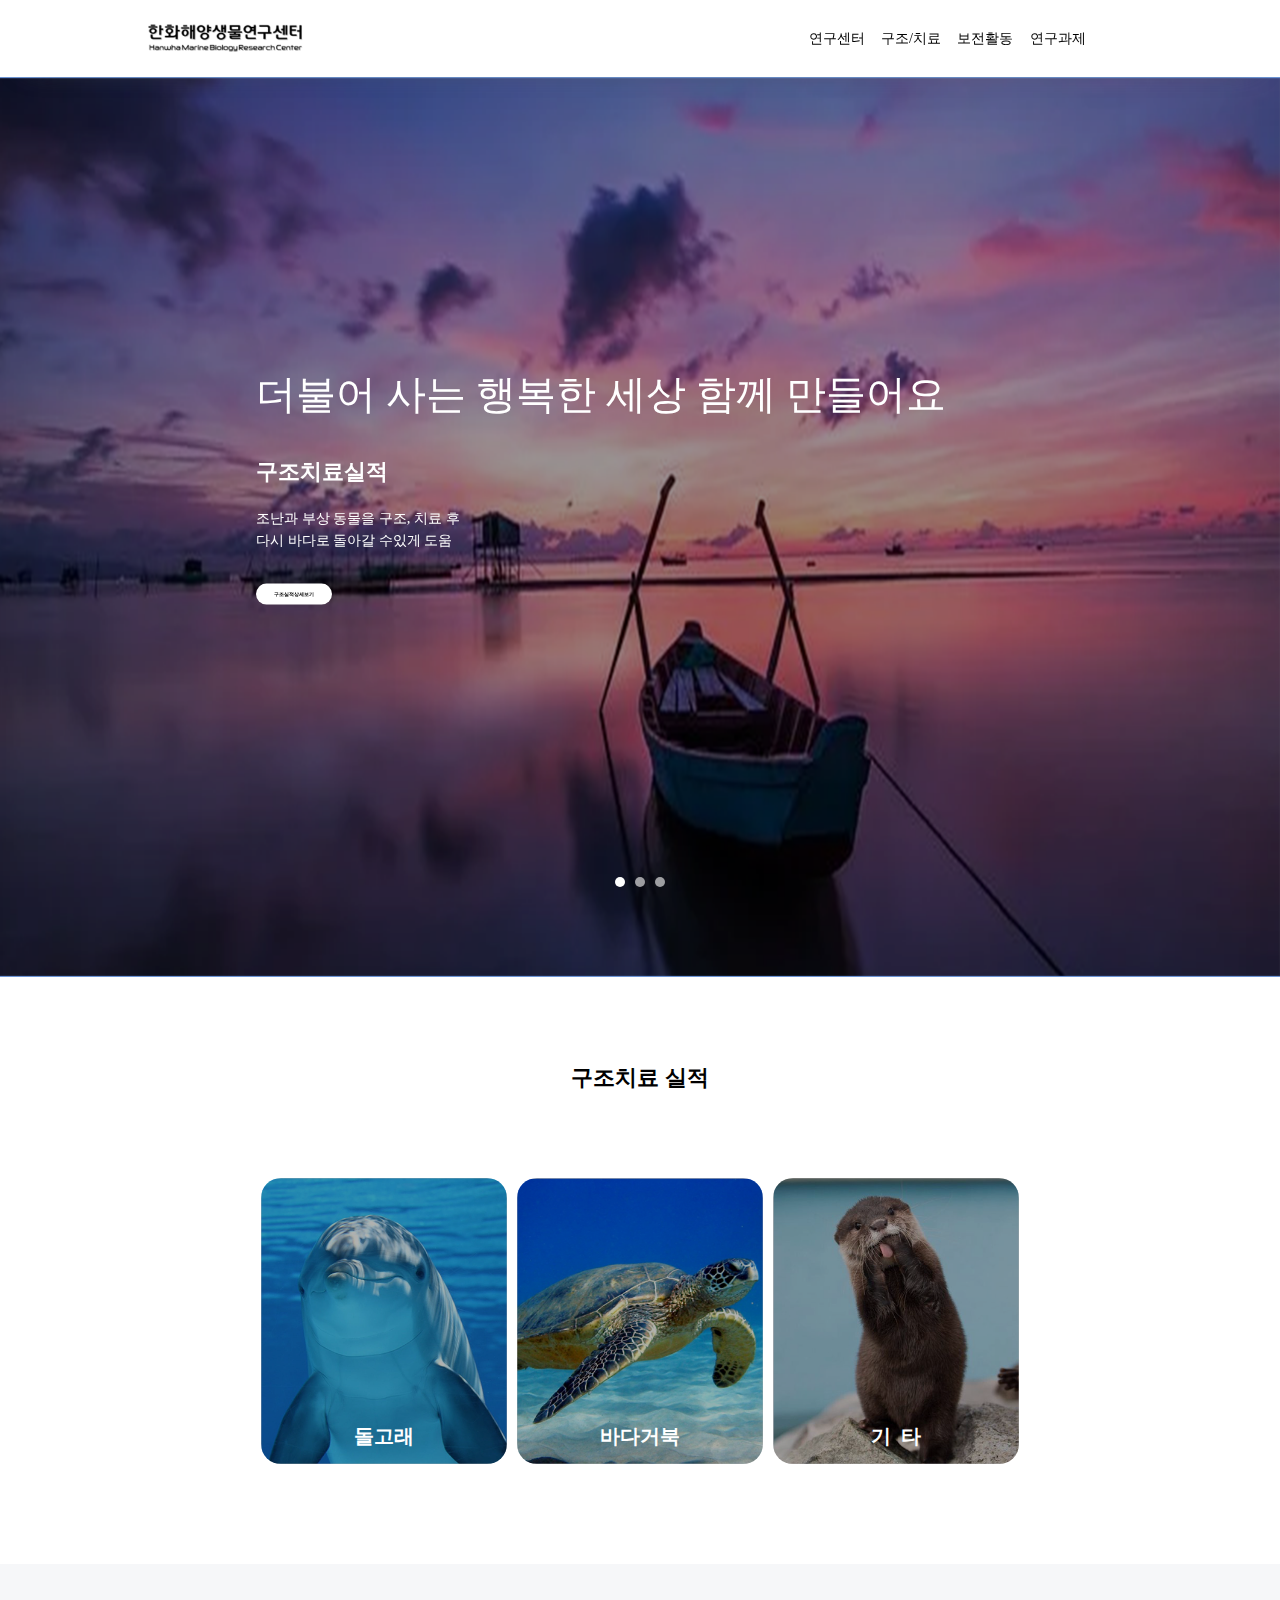
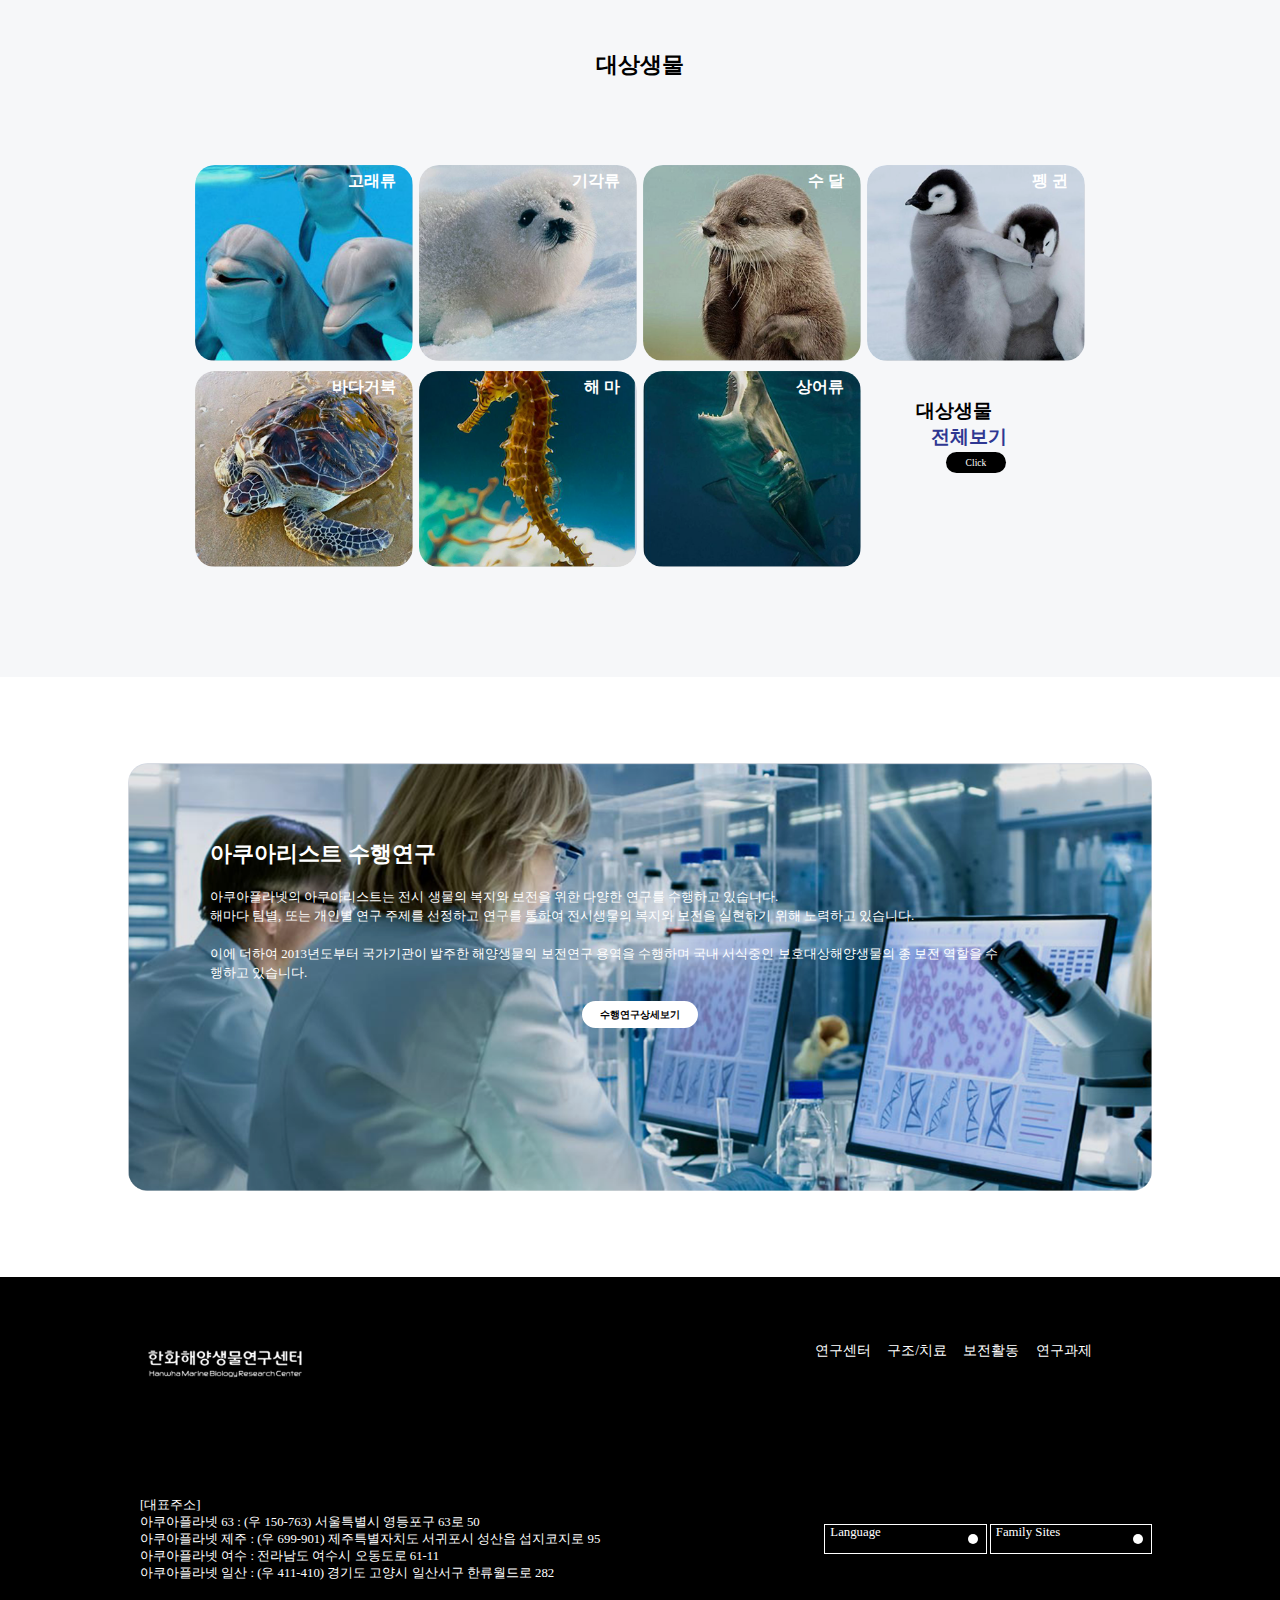
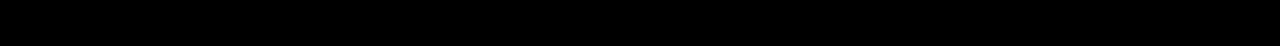
==== commit 49b6e36b: "2021" ====
--- a/index.html
+++ b/index.html
@@ -85,7 +85,7 @@
         </div>
         <div class="m-1">
             <figure>
-                <img class="img-1" src="img/main/main_visual_14.png" alt="main-visual_2">
+                <img class="img-1" src="img/main/main_visual_3-2.png" alt="main-visual_2">
                 <figcaption>
                     <b>지켜주고,보듬어줘서 고마워요</b>
                     <p class="txt-1">
--- a/css/index.css
+++ b/css/index.css
@@ -486,7 +486,7 @@
     }
     .m-1 figure figcaption{
         position:absolute;
-        left:20%; top:45%; transform: translateY(-50%);
+        left:15%; top:45%; transform: translateY(-50%);
     }
     /* .m-1 figure:hover figcaption{
         animation:a2 4s forwards;
@@ -955,7 +955,7 @@
 }
 .m-1 figure figcaption{
     position:absolute;
-    left:10%; top:30%; transform: translateY(-50%);
+    left:15%; top:45%; transform: translateY(-50%);
 }
 .m-1 figure:hover figcaption{
     animation:a2 4s forwards;
@@ -970,7 +970,7 @@
     text-align:left;
     font-family:Yeon Sung;
 
-    font-size:2rem;
+    font-size:2.5rem;
     font-weight: normal;
     line-height: 1.5;
     color: #fff;
@@ -982,11 +982,11 @@
     font-weight: bold;
     line-height: 1.5;
     margin:30px 0;
-    font-size:1.4rem;
+    font-size:1.6rem;
 }
 .m-1 figure p small{
     color:#fff; display:block;
-    font-size:0.9rem; font-weight: normal;
+    font-size:1.2rem; font-weight: normal;
     margin:20px 0;
 }
 
@@ -1429,15 +1429,16 @@
     }
     .m-1 figure figcaption{
         position:absolute;
-        left:15%; top:40%; transform: translateY(-50%);
+        left:10%; top:40%; transform: translateY(-50%);
     }
     .m-1 figure figcaption b{
         text-align:left;    
-        font-weight: bold;
-        line-height: 0.56;
+        font-weight: normal;
+        line-height: 1.5;
         color: #fff;
         margin-bottom:20px;
         padding:0;
+        font-size:2rem;
     }
     
     .m-1 figure p{
@@ -1456,7 +1457,6 @@
     .m-1 figure figcaption a{
         display:none;
     }
-    
     .m-1 figure figcaption a:hover{
         background-color:#2f3792;
         color:white;
@@ -1822,12 +1822,12 @@
     }
     .m-1 figure figcaption{
         position:absolute;
-        left:15%; top:40%; transform: translateY(-50%);
+        left:6%; top:50%; transform: translateY(-50%);
     }
     .m-1 figure figcaption b{
         text-align:left;    
-        font-weight: bold;
-        line-height: 0.56;
+        font-weight: normal;
+        line-height: 1.5;
         color: #fff;
         margin-bottom:20px;
         padding:0;
@@ -1845,7 +1845,7 @@
         color:#fff; display:block;
         font-weight: normal;
         padding:0;
-        margin:5px 0;
+        margin:10px 0;
     }
     
     .m-1 figure figcaption a{
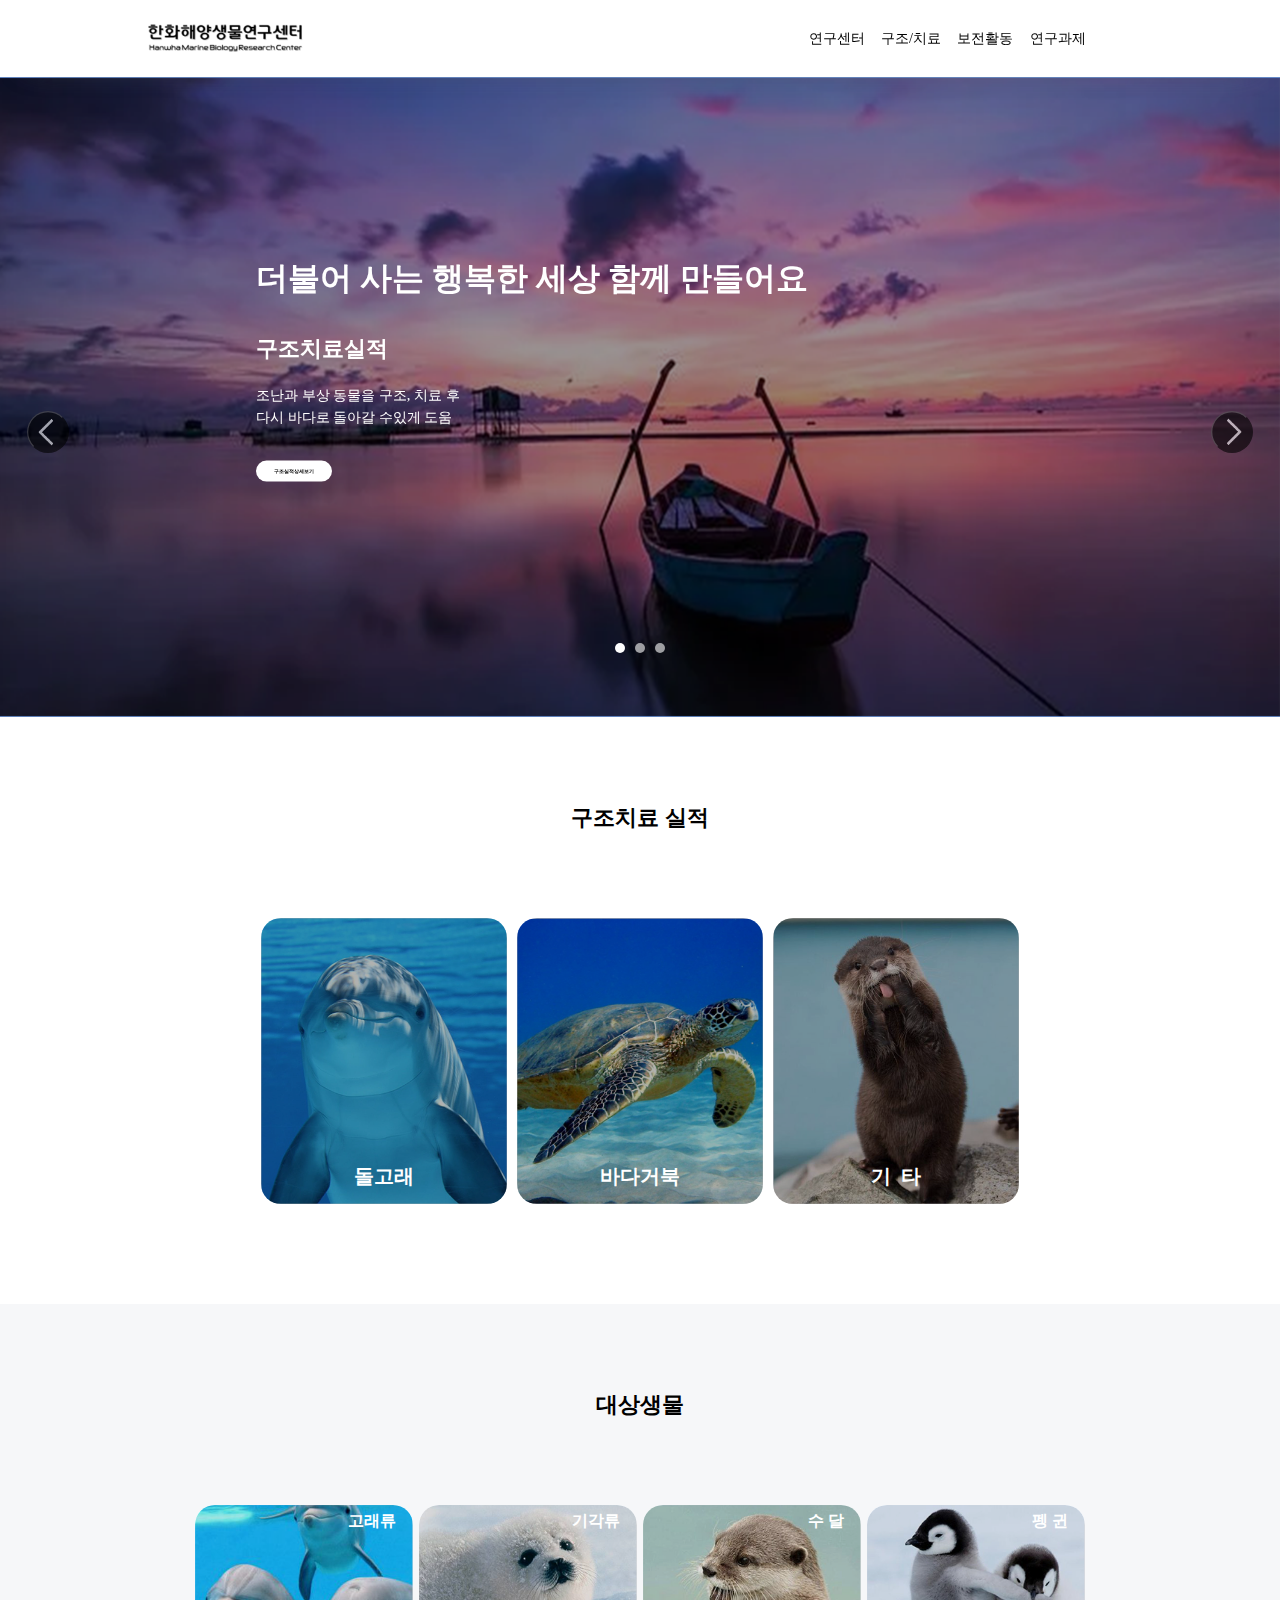
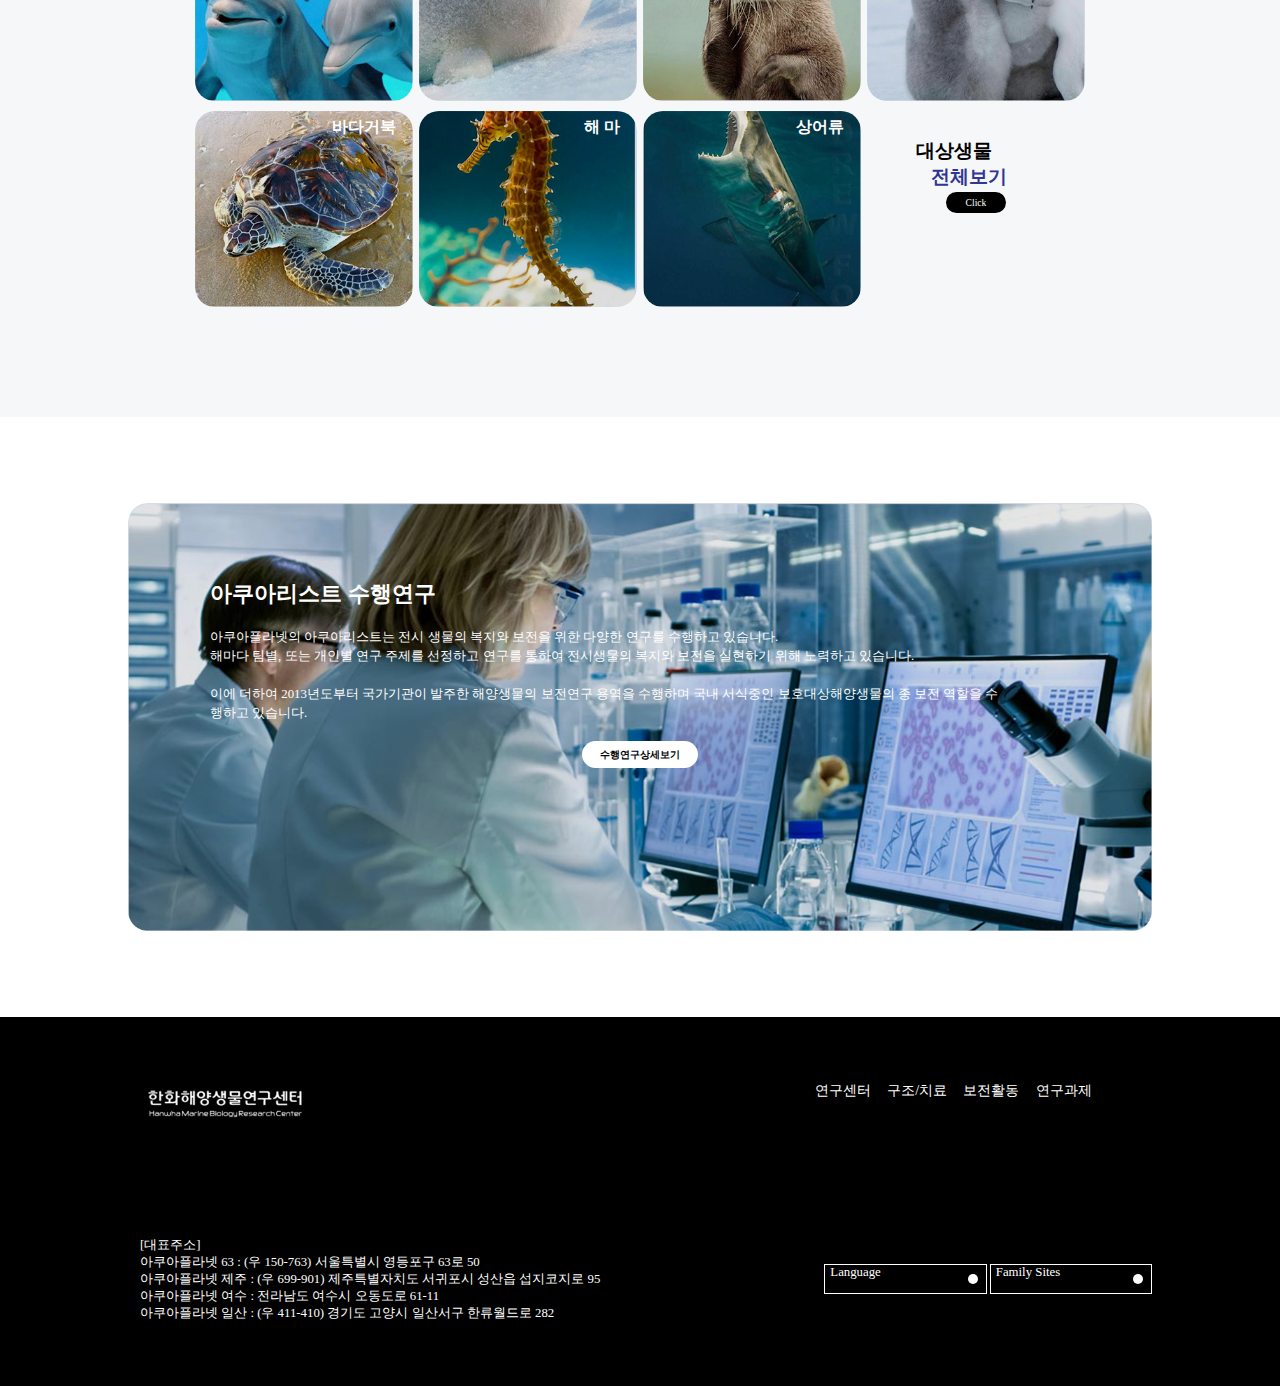
==== commit d7d9c2de: "20210719" ====
--- a/index.html
+++ b/index.html
@@ -99,33 +99,6 @@
             </figure> 
         </div>
       </section>
-    <!-- <div class="m-1">
-        <figure>
-            <img class="img-1" src="img/main/main_visual_7.png" alt="main-visual_2">
-            <figcaption>
-                <b>우리들의 아름다운 활동</b>
-                <p class="txt-1">
-                    구조치료실적
-                    <small>
-                        조난과 부상 동물을 구조, 치료 후<br>다시 바다로 돌아갈 수있게 도움
-                    </small>
-                </p>
-                <a href="2_rescue.html">구조실적상세보기</a>
-            </figcaption>      
-        </figure>
-
-        <p class="ar-1">
-            <a href="#">좌측</a>
-            <a href="#">우측</a>
-        </p>
-        <p class="bu-1">
-            <a href="#">원1</a>
-            <a href="#">원2</a>
-            <a href="#">원3</a>
-            <a href="#">일시정지</a>
-        </p>
-
-    </div> -->
 
     <div class="m-2 elM">
         <h1>구조치료 실적</h1>
--- a/css/index.css
+++ b/css/index.css
@@ -28,16 +28,16 @@
 }
 .m-1 figure figcaption{
     position:absolute;
-    left:20%; top:45%; transform: translateY(-50%);
+    left:15%; top:45%; transform: translateY(-50%);
     padding:5%;
 }
 
 .m-1 figure figcaption b{
     text-align:left;
-    font-family:Yeon Sung;
-
-    font-size:2.5rem;
-    font-weight: normal;
+
+    font-family:Noto Sans KR;
+    font-weight: bold;
+    font-size:2rem;
     line-height: 1.5;
     color: #fff;
 }
@@ -499,10 +499,10 @@
 
     .m-1 figure figcaption b{
         text-align:left;
-        font-family:Yeon Sung;
-    
-        font-size:2.5rem;
-        font-weight: normal;
+    
+        font-family:Noto Sans KR;
+        font-weight: bold;
+        font-size:2rem;
         line-height: 1.5;
         color: #fff;
     }
@@ -968,10 +968,10 @@
 
 .m-1 figure figcaption b{
     text-align:left;
-    font-family:Yeon Sung;
-
-    font-size:2.5rem;
-    font-weight: normal;
+    font-family:Noto Sans KR;
+    font-weight: bold;
+    font-size:2rem;
+   
     line-height: 1.5;
     color: #fff;
 }
@@ -1433,12 +1433,13 @@
     }
     .m-1 figure figcaption b{
         text-align:left;    
-        font-weight: normal;
+        font-family:Noto Sans KR;
+        font-weight: bold;
+        font-size:1.5rem;
         line-height: 1.5;
         color: #fff;
         margin-bottom:20px;
         padding:0;
-        font-size:2rem;
     }
     
     .m-1 figure p{
@@ -1826,7 +1827,7 @@
     }
     .m-1 figure figcaption b{
         text-align:left;    
-        font-weight: normal;
+        font-weight: bold;
         line-height: 1.5;
         color: #fff;
         margin-bottom:20px;
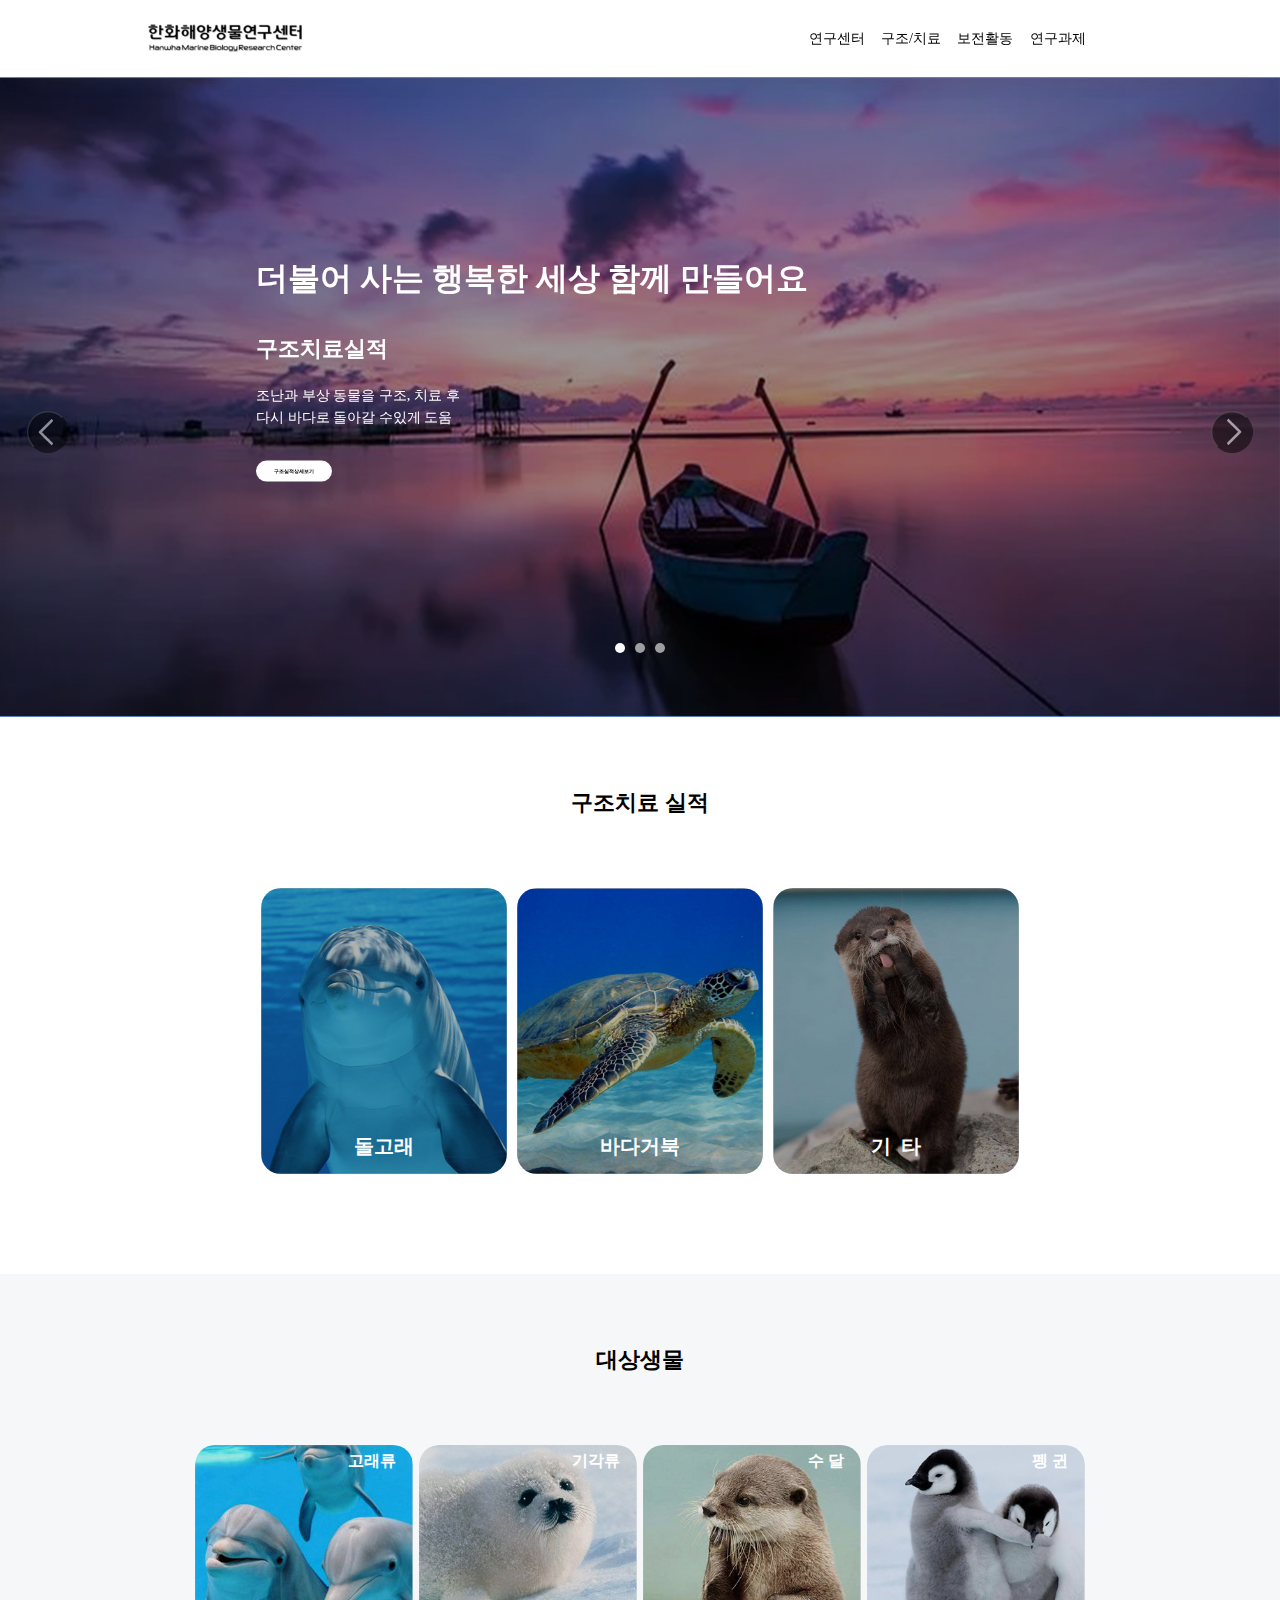
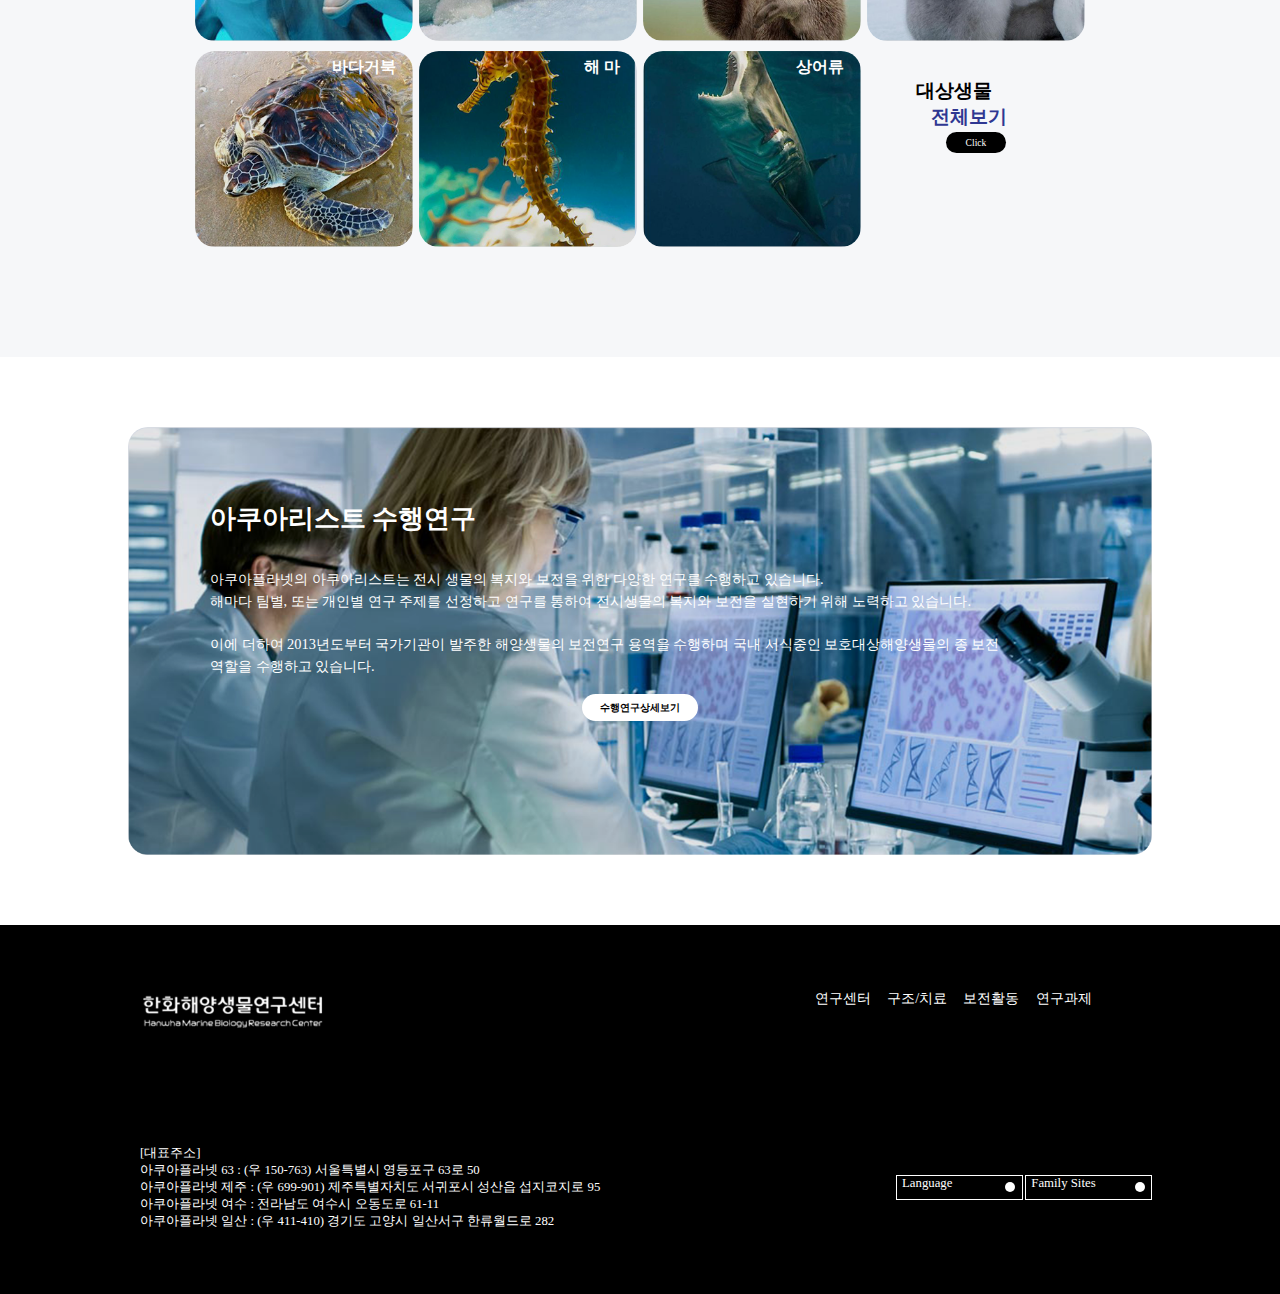
==== commit 930c20e2: "20210719" ====
--- a/index.html
+++ b/index.html
@@ -329,7 +329,8 @@
         slidesToShow: 1,
         slidesToScroll: 1,
         autoplay:true,
-        autoplaySpeed:2000
+        autoplaySpeed:2000,
+        speed:1000
     });
 
 </script>
--- a/css/index.css
+++ b/css/index.css
@@ -464,7 +464,7 @@
     font-weight: bold;
 }
 
-@media (min-width:1025px) and (max-width:1546px){
+@media (min-width:1280px) and (max-width:1546px){
     /* m-1 */
 
     main{margin-top:6vw;}
@@ -617,7 +617,7 @@
         font-weight: bold;
         color: #000000;
         text-align: center;
-        padding:85px 0 85px 0;
+        padding:70px 0;
     }
     
     .m-2 ul{
@@ -686,7 +686,7 @@
     
     .m-2 ul li figcaption p{
         width:75%;
-        font-size: 0.7rem;
+        font-size: 0.8rem;
         font-weight: normal;
         text-align: left;
         color: #ffffff;
@@ -702,7 +702,7 @@
         bottom:5%;left:50%;
         transform:translateX(-50%); 
 
-        font-size: 0.5rem;
+        font-size: 0.6rem;
         font-weight: bold;
         line-height: 1.5;
         text-align:center;
@@ -730,7 +730,7 @@
         font-weight: bold;
         color: #000000;
         text-align: center;
-        padding:85px 0 85px 0;
+        padding:70px 0;
     }
     
     .m-3 ul{
@@ -856,7 +856,7 @@
     /* m-4 */
     .m-4{
         background-color:white;
-        padding:86px 0;
+        padding:70px 0;
      
     }
     .m-4 figure{
@@ -896,18 +896,484 @@
     
     .m-4 figure h2{
         text-align:left;
-        font-size: 1.4rem;
+        font-size: 1.6rem;
         font-weight: bold;
         line-height: 0.78;
         color: #ffffff;
-        padding-bottom:25px;
+        padding-bottom:40px;
     }
     
     .m-4 figure .txt-2{
         width:93%;
         text-align:left;
         color: #ffffff;
-        font-size: 0.8rem;
+        font-size: 0.9rem;
+        font-weight: normal;
+        line-height: 1.5;
+        padding-bottom:20px;
+    }
+    
+    .m-4 figure article a{
+        font-size: 0.6rem;
+        font-weight: bold;
+        line-height: 1.5;
+        text-align:center;
+        color: #000000;
+        background-color: #fff;
+        border-radius: 50px;
+        padding:8px 18px;
+        }
+        
+    .m-4 figure article a:hover{
+        background-color:#2f3792;
+        color:white;
+        font-weight: bold;
+    }
+}
+@media (min-width:1025px) and (max-width:1279px){
+    /* m-1 */
+
+    main{margin-top:6vw;}
+    
+    .m-1 {
+        width:100%;
+    
+        margin:0 auto;
+        position:relative;
+    }
+    .m-1 figure{
+        width:100%;
+        margin:0 auto;
+        position:relative; 
+    }
+    .m-1 figure .img-1{
+        width:100%;
+    
+    }
+    .m-1 figure figcaption{
+        position:absolute;
+        left:15%; top:45%; transform: translateY(-50%);
+    }
+    /* .m-1 figure:hover figcaption{
+        animation:a2 4s forwards;
+    }
+    
+    @keyframes a2{
+        0%{ opacity:0;}
+        100%{ opacity:1;}
+    } */
+
+    .m-1 figure figcaption b{
+        text-align:left;
+    
+        font-family:Noto Sans KR;
+        font-weight: bold;
+        font-size:2rem;
+        line-height: 1.5;
+        color: #fff;
+    }
+    
+    .m-1 figure p{
+        text-align:left;
+        color: #ffffff;
+        font-weight: bold;
+        line-height: 1.5;
+        margin:30px 0;
+        font-size:1.4rem;
+    }
+    .m-1 figure p small{
+        color:#fff; display:block;
+        font-size:0.9rem; font-weight: normal;
+        margin:20px 0;
+    }
+    
+    .m-1 figure figcaption a{
+        font-size: 0.3rem;
+        font-weight: bold;
+        line-height: 1.5;
+        text-align:center;
+        color: #000000;
+        background-color: #fff;
+        border-radius: 50px;
+        padding:8px 18px;
+    }
+    
+    .m-1 figure figcaption a:hover{
+        background-color:#2f3792;
+        color:white;
+        font-weight: bold;
+    }
+    .ar-1 a{
+        position:absolute;
+        top:50%;
+        transform:translateY(-50%);
+        width:80px;
+        height:83px;
+        border-radius: 40px;
+        font-size:0;
+        opacity: 0;
+        transition:1s;
+        transform:scale(0.7);
+    }
+    
+    .m-1 figure:hover + .ar-1 a{
+        opacity: 0.4;
+    }
+    .m-1 .ar-1 a:hover{
+        opacity: 1;
+    }
+    .ar-1 a:nth-child(1){
+        left:1%; 
+        background:url('../img/btn-prev-2.png') no-repeat center center;
+    }
+    
+    .ar-1 a:nth-child(2){
+        right:1%;
+        background:url('../img/btn-next-2.png') no-repeat center center;
+    }
+    
+    .bu-1{
+        margin:0;padding:0;
+        position:absolute;
+        left:50%;
+        transform:translateX(-50%);
+        bottom:10%;
+    
+    
+    }
+    
+    .bu-1 a{
+        display:inline-block;
+        width: 11px;
+        height: 11px;
+        border-radius: 50%;
+        font-size: 0;
+        margin:0 3px; 
+    
+    }
+    
+    .bu-1 a:nth-child(1){
+        background-color:rgba(255,255,255,0.6);
+        }
+        
+    .bu-1 a:nth-child(2){
+        background-color: #fff;
+    
+        }
+    .bu-1 a:nth-child(3){
+        background-color:rgba(255,255,255,0.6);
+        }
+    .bu-1 a:nth-child(4){
+        border-radius: 0;
+        background:url('../img/main1_btn3.png') no-repeat center center;
+    }
+    
+    
+    
+    /* m-2 */
+    
+    .m-2{
+        width:100%;
+        background-color:white;
+        padding-bottom:100px;
+    }
+    
+    .m-2 h1{
+        font-size:1.4rem;
+        font-weight: bold;
+        color: #000000;
+        text-align: center;
+        padding:60px 0;
+    }
+    
+    .m-2 ul{
+        width:70%;
+        margin:0 auto;   
+    
+        display:flex;
+        justify-content:space-around;
+    }
+    
+    .m-2 ul li{
+        width:32%;
+        /* height:420px; */
+        
+        position:relative;
+        overflow: hidden;
+        border-radius: 20px;}
+    
+    .m-2 ul li img{
+        width:100%;
+        /* height:420px; */
+        transition:1s;
+    }
+    
+    .m-2 ul li:hover img{
+        transform:scale(1.2);
+    }
+    
+    .m-2 ul li figure figcaption{
+        width:100%; height:100%;
+        position:absolute;
+        top:0;
+        background:rgba(0,0,0,0.3);
+    }
+    .m-2 ul li figcaption div{
+        width:100%; height:100%;
+        position:absolute;
+        top:63%;
+        border-radius: 20px;
+        text-align:center;
+        transition:1s;
+    }
+    .m-2 ul li:hover figcaption{
+        background:rgba(0,0,0,0.8);
+    }
+    .m-2 ul li:hover figcaption div{
+        top:0;
+    }
+    
+    .m-2 ul li figcaption article{
+        position:absolute;
+        top:25%;
+      
+        text-align:center;
+    }
+    
+    
+    .m-2 ul li figcaption h2{
+        font-size:1.25rem;
+        font-weight: bold;
+        line-height: 0.66;
+        text-align: center;
+        color: #ffffff;
+        white-space:pre;
+    }
+    
+    .m-2 ul li figcaption p{
+        width:75%;
+        font-size: 0.9rem;
+        font-weight: normal;
+        text-align: left;
+        color: #ffffff;
+        line-height: 1.5;
+        margin:0 auto;
+        padding:30px 0;
+    
+    }
+    
+    .m-2 ul li figcaption a{
+        width:50%;
+        position:absolute;
+        bottom:5%;left:50%;
+        transform:translateX(-50%); 
+
+        font-size: 0.5rem;
+        font-weight: bold;
+        line-height: 1.5;
+        text-align:center;
+        color: #000000;
+        background-color: #fff;
+        border-radius: 50px;
+        padding:8px 10px;
+        }
+        
+    .m-2 ul li figcaption a:hover{
+        background-color:#2f3792;
+        color:white;
+        font-weight: bold;
+    }
+    
+    /* m-3 */
+    .m-3{
+        width:100%;
+        padding-bottom:100px;
+        position:relative
+    }
+    
+    .m-3 h1{
+        font-size: 1.4rem;
+        font-weight: bold;
+        color: #000000;
+        text-align: center;
+        padding:60px 0;
+    }
+    
+    .m-3 ul{
+        width:70%;
+        margin: 0 auto;
+    
+        display:flex;
+        flex-wrap: wrap;
+        justify-content: space-around;
+    
+    }
+    
+    .m-3 ul li{
+        position:relative;
+        width:24.4%;
+        margin-bottom:10px;
+        overflow: hidden;
+        border-radius: 20px;
+    }
+    .m-3 ul .m-3_li img{width:100%; transition:2s;}
+    .m-3 ul .m-3_li article{
+        position:absolute;
+        bottom:0;
+        border-radius: 20px;
+        width:100%; height:100%;
+        background-color:rgba(0,0,0,0.1);
+        text-align:center;
+    }
+    
+    .m-3 ul .m-3_li:hover article{
+        position:absolute;
+        bottom:0;
+        border-radius:20px;
+        width:100%; height:100%;
+        background-color:rgba(0,0,0,0.8);
+        text-align:center;
+        transition:2s;
+    }
+    
+    .m-3 ul .m-3_li div article h2{
+        position:absolute;
+        top:3%; right:8%;
+       
+        font-size: 1rem;
+        font-weight: bold;
+        color: #ffffff;
+        text-align:center;
+    }
+    
+    .m-3 ul .m-3_li:hover article h2{
+        white-space:pre;
+        position:absolute;
+        top:39%; left:50%;
+        transform:translateX(-50%);
+        font-size: 1.2rem;
+        font-weight: bold;
+        color: #ffffff;
+    }
+    
+    .m-3 ul .m-3_li a{
+        position:absolute;
+        bottom:12%;left:50%;
+        transform:translateX(-50%);
+        opacity:0%;
+    
+        font-size: 0.5rem;
+        font-weight: bold;
+        line-height: 1.5;
+        text-align:center;
+        color: #000000;
+        background-color: #fff;
+        border-radius: 50px;
+        padding:8px 18px;
+    } 
+    
+    .m-3 ul .m-3_li:hover a{
+        opacity:100%;
+    } 
+    
+    
+    .m-3 ul .m-3_li a:hover{
+        background-color:#2f3792;
+        color:white;
+        font-weight:bold;
+    }
+    .m-3 ul .m-3_li:hover img{
+        transform:scale(1.1);
+    
+    }
+    .m-3 ul .m-3_txt{
+        padding-top:3%;
+        text-align: center;
+    
+    }
+    
+    .m-3 ul .m-3_txt h2{
+        white-space:pre;
+        font-size:1.2rem;
+        width: 80%;
+        padding-bottom:1%;
+    }
+    
+    .m-3 ul .m-3_txt b{
+        color:#2f3792;
+        font-size:1.2rem;
+    }
+    .m-3 ul .m-3_txt a{
+        font-size: 0.6rem;
+        font-weight: normal;
+        line-height: 1.5;
+        text-align:center;
+        color: #fff;
+        background-color: #000;
+        border-radius: 50px;
+        padding:5px 20px;
+    }
+    
+    .m-3 ul .m-3_txt:hover a{
+        background-color:#2f3792;
+    }
+    
+    
+    /* m-4 */
+    .m-4{
+        background-color:white;
+        padding:60px 0;
+     
+    }
+    .m-4 figure{
+        width:80%;
+        margin:0 auto;
+        text-align: center;
+    
+        position:relative;
+        border-radius:20px;
+    }
+    
+    .m-4 figure img{
+        width:100%;
+    }
+    
+    .m-41{
+        position:absolute;
+        top:0;
+        border-radius:20px;
+        width:100%; 
+        height:100%;
+        background-color:rgba(0,0,0,0.1);
+        text-align:center;
+        transition:2s;
+    }
+    .m-4 figure:hover .m-41{
+        background-color:rgba(0,0,0,0.8);
+    }
+    
+    .m-41 article{
+       width:100%;
+       height:100%;
+       border-radius:20px;
+       padding:8%;
+    
+    }
+    
+    .m-4 figure h2{
+        text-align:left;
+        font-size: 1.8rem;
+        font-weight: bold;
+        line-height: 0.78;
+        color: #ffffff;
+        padding-bottom:25px;
+    }
+    
+    .m-4 figure .txt-2{
+        width:93%;
+        text-align:left;
+        color: #ffffff;
+        font-size: 1rem;
         font-weight: normal;
         line-height: 1.5;
         padding-bottom:20px;
@@ -1429,7 +1895,7 @@
     }
     .m-1 figure figcaption{
         position:absolute;
-        left:10%; top:40%; transform: translateY(-50%);
+        left:10%; top:45%; transform: translateY(-50%);
     }
     .m-1 figure figcaption b{
         text-align:left;    
@@ -1832,7 +2298,7 @@
         color: #fff;
         margin-bottom:20px;
         padding:0;
-        font-size:1.5rem;
+        font-size:1.2rem;
     }
     
     .m-1 figure p{
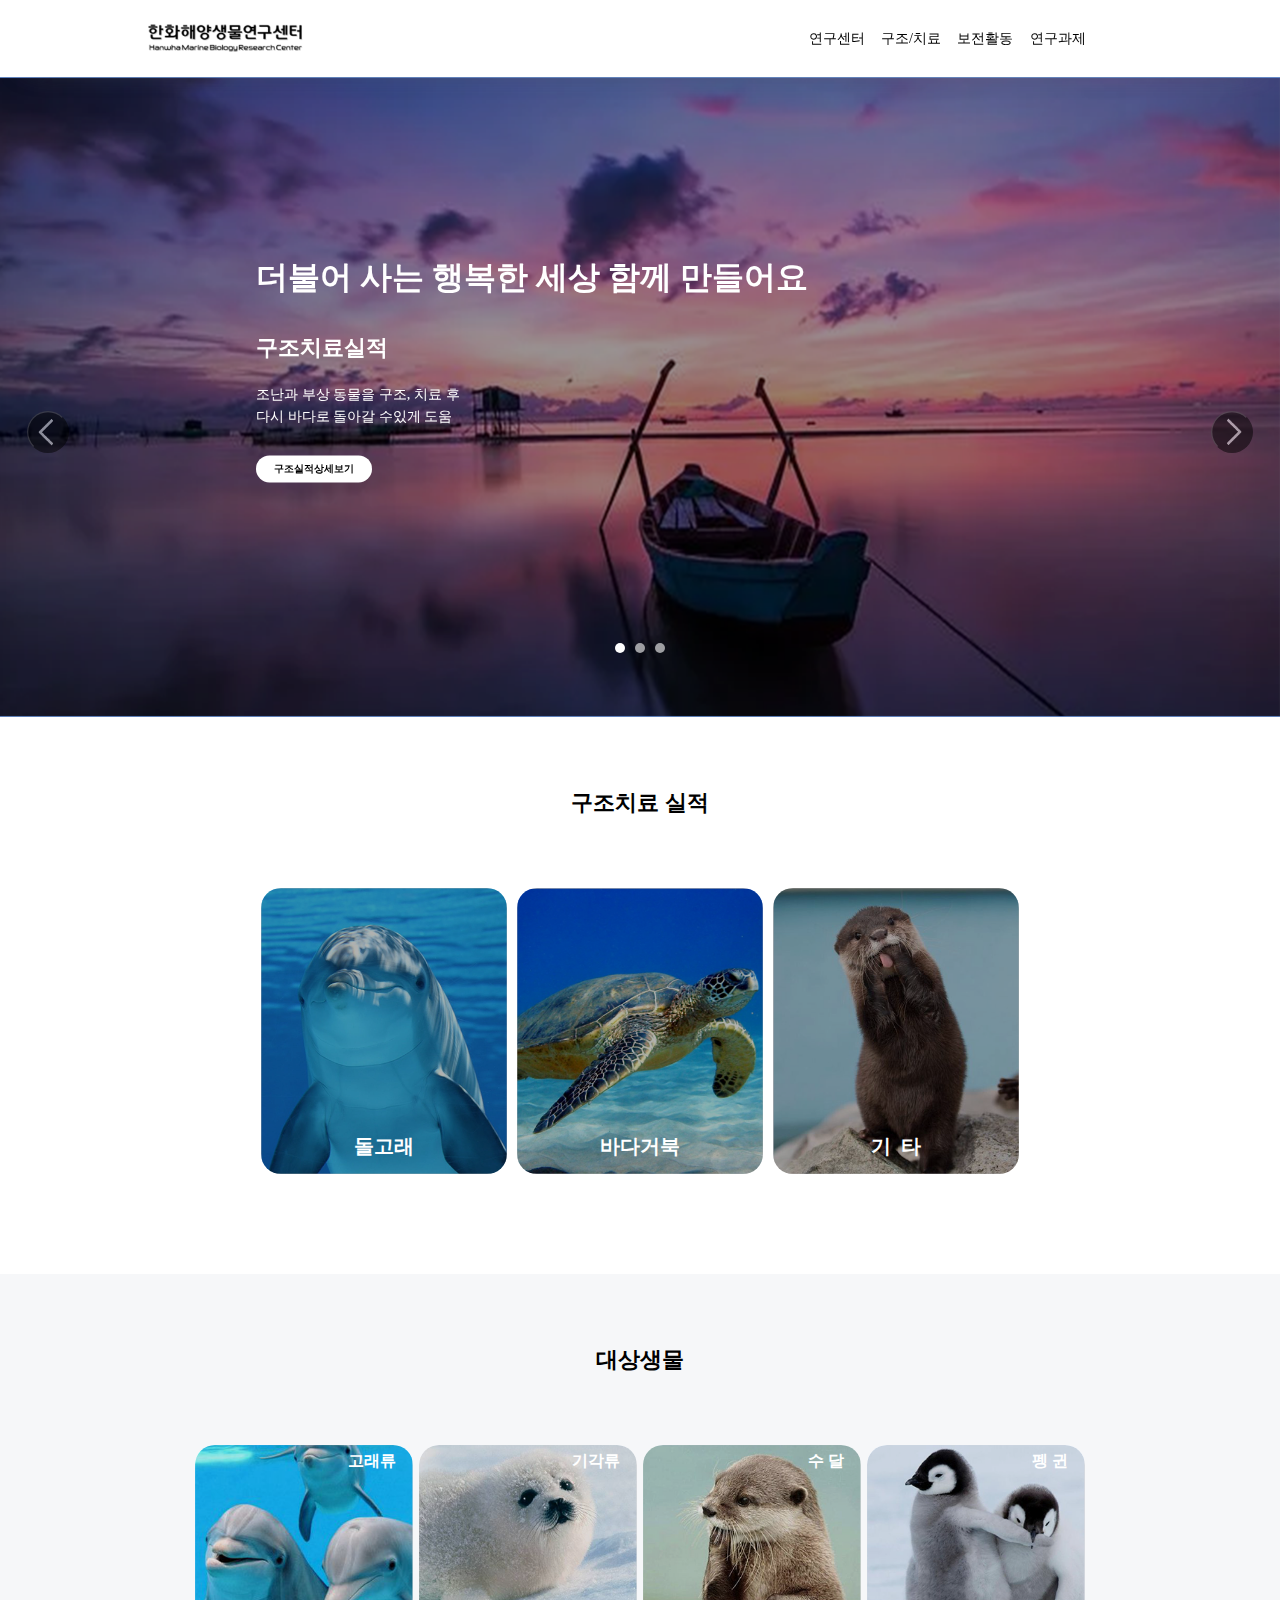
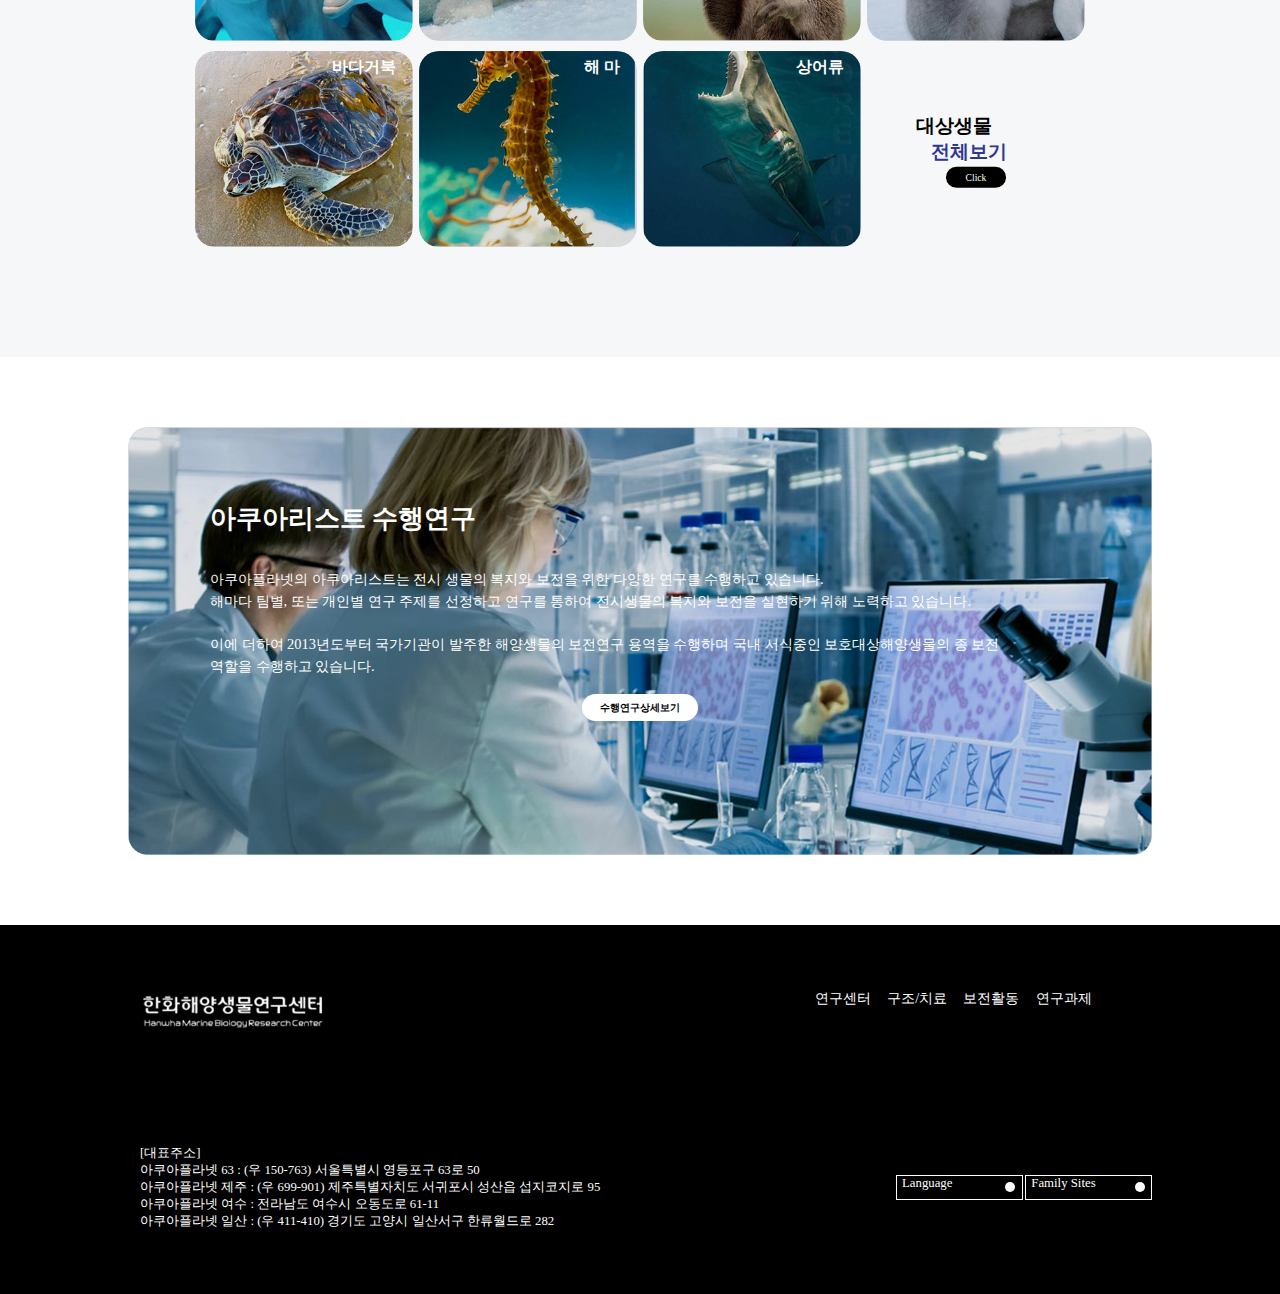
==== commit 2baba35c: "20210719" ====
--- a/index.html
+++ b/index.html
@@ -52,7 +52,7 @@
         </nav>
     </header>
 <main>
-    <section class="regular slider">
+    <section class="regular slider con">
         <div class="m-1">
             <figure>
                 <img class="img-1" src="img/main/main_visual_13.png" alt="main-visual_2">
@@ -100,7 +100,7 @@
         </div>
       </section>
 
-    <div class="m-2 elM">
+    <div class="m-2 elM con">
         <h1>구조치료 실적</h1>
         <div class="m-21">
             <ul>
@@ -157,7 +157,7 @@
             </ul>
         </div>
     </div>
-    <div class="m-3 elM">
+    <div class="m-3 elM con">
         <h1>대상생물</h1>
         <div class="m-31">
             <ul>
@@ -249,7 +249,7 @@
             </ul>
         </div>
     </div>
-    <div class="m-4 elM">
+    <div class="m-4 elM con">
         <figure>
             <img src="img/main-아쿠아리스트수행연구_1.png" alt="main-아쿠아리스트수행연구">
             <div class="m-41">
@@ -278,7 +278,7 @@
 </main>
 
 
-<div class="footer">
+<div class="footer con">
     <div class="footer-1">
         <a href="index.html"><img src="img/logo_centerwhite.png" alt="Logo"></a>
         <nav>
@@ -332,11 +332,36 @@
         autoplaySpeed:2000,
         speed:1000
     });
-
 </script>
+<!-- wheel event
+<script>
+    let delta,move,num=0,len=$('.con').length;
+    $(window).on('mousewheel DOMMouseScroll',function(e){
+        delta = e.originalEvent.wheelDelta || e.originalEvent.detail * -60;  
+        clearTimeout(move);
+            move = setTimeout(function(){
+            if(delta<0){
+                //down
+                if(num<len-1)num++;
+            }else{
+                if(num>0)num--;
+            }
+            wheel();
+        },100);
+    })
+
+    function wheel(){
+        $('html,body').animate({
+                scrollTop : $(window).height() * num
+            });
+    }
+    </script> -->
+<script src="js/jquery-3.6.0.min.js"></script>
 <script src="js/common.js"></script>
 <script src="js/index.js"></script>
 
+
+
 </body>
 </html>
 
--- a/css/index.css
+++ b/css/index.css
@@ -522,7 +522,7 @@
     }
     
     .m-1 figure figcaption a{
-        font-size: 0.3rem;
+        font-size: 0.6rem;
         font-weight: bold;
         line-height: 1.5;
         text-align:center;
@@ -821,9 +821,18 @@
     
     }
     .m-3 ul .m-3_txt{
-        padding-top:3%;
+        padding-top:0;
+        position:relative;
         text-align: center;
     
+    }
+    .m-3 ul .m-3_txt div{
+        position:absolute;
+        left:0%;
+        top:50%;
+        transform:translateY(-50%);
+        width:100%;
+
     }
     
     .m-3 ul .m-3_txt h2{
@@ -1287,9 +1296,18 @@
     
     }
     .m-3 ul .m-3_txt{
-        padding-top:3%;
+        padding-top:0;
+        position:relative;
         text-align: center;
     
+    }
+    .m-3 ul .m-3_txt div{
+        position:absolute;
+        left:0%;
+        top:50%;
+        transform:translateY(-50%);
+        width:100%;
+
     }
     
     .m-3 ul .m-3_txt h2{
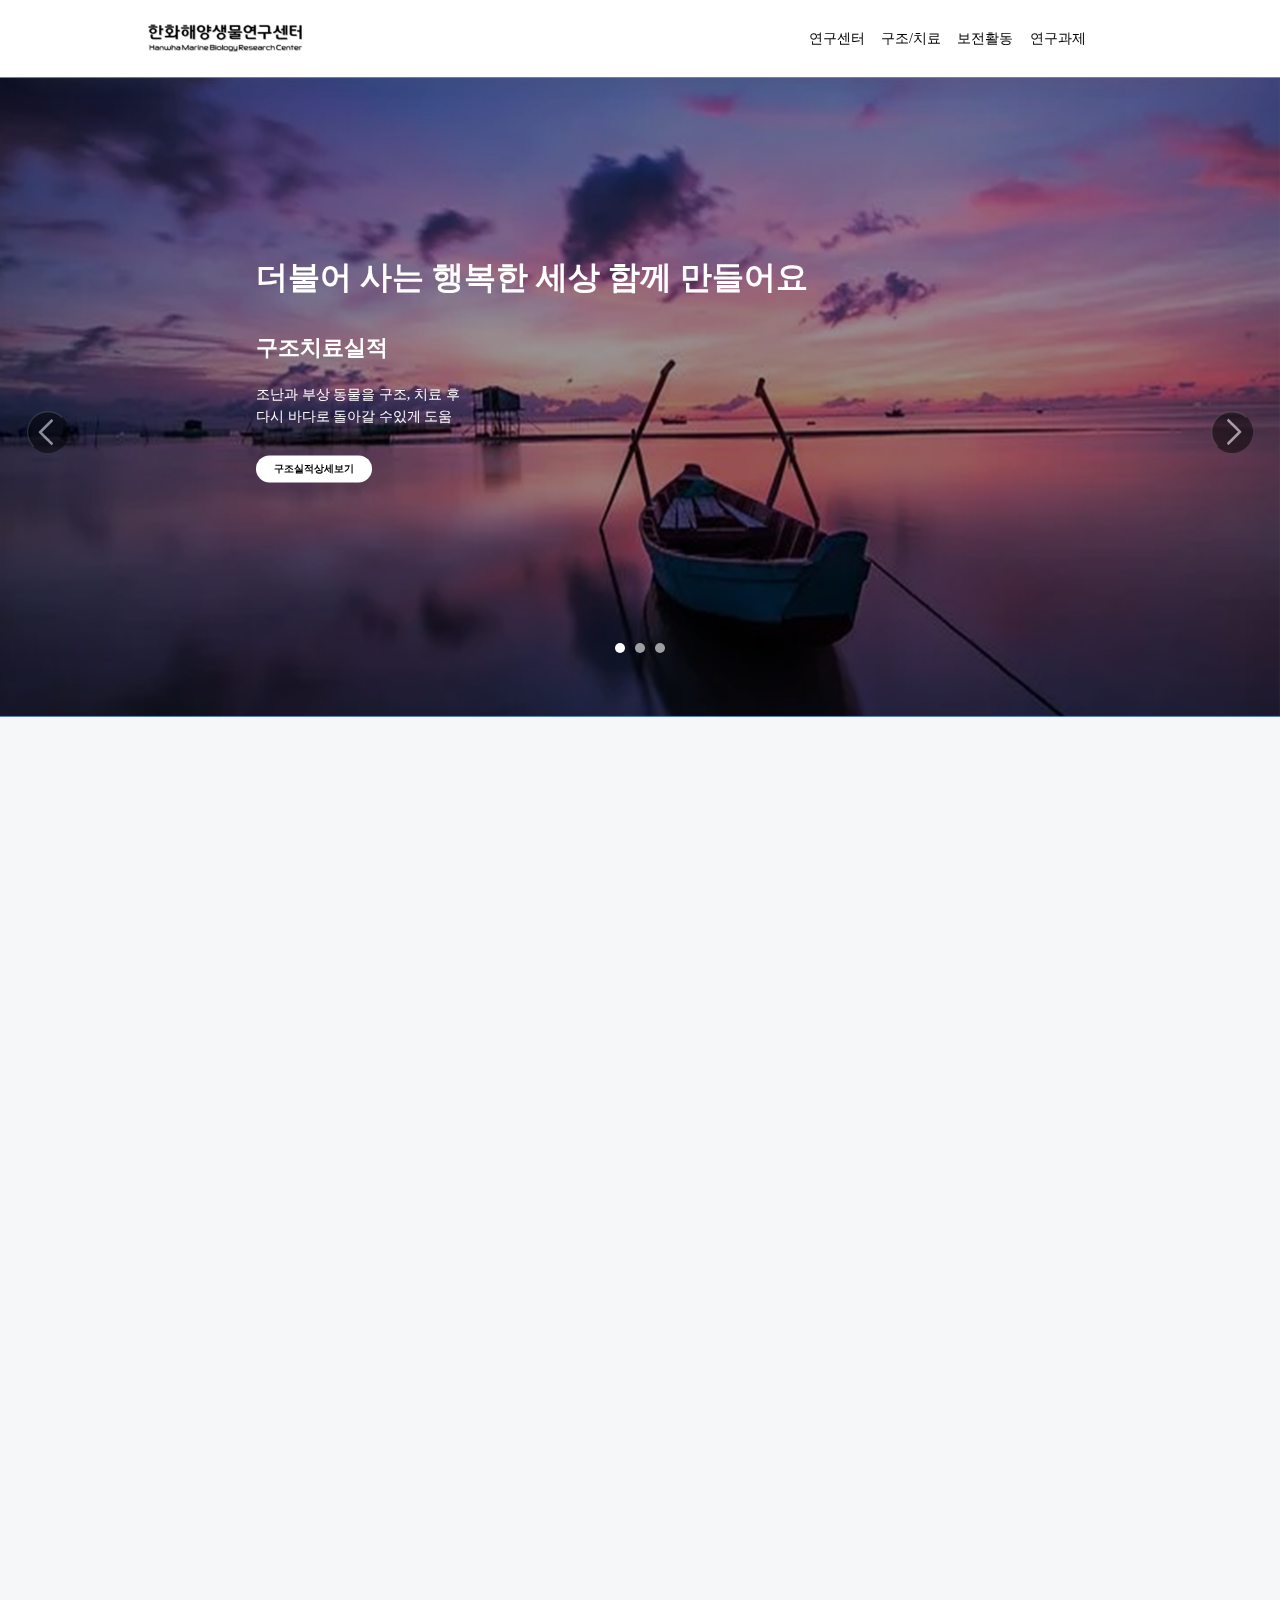
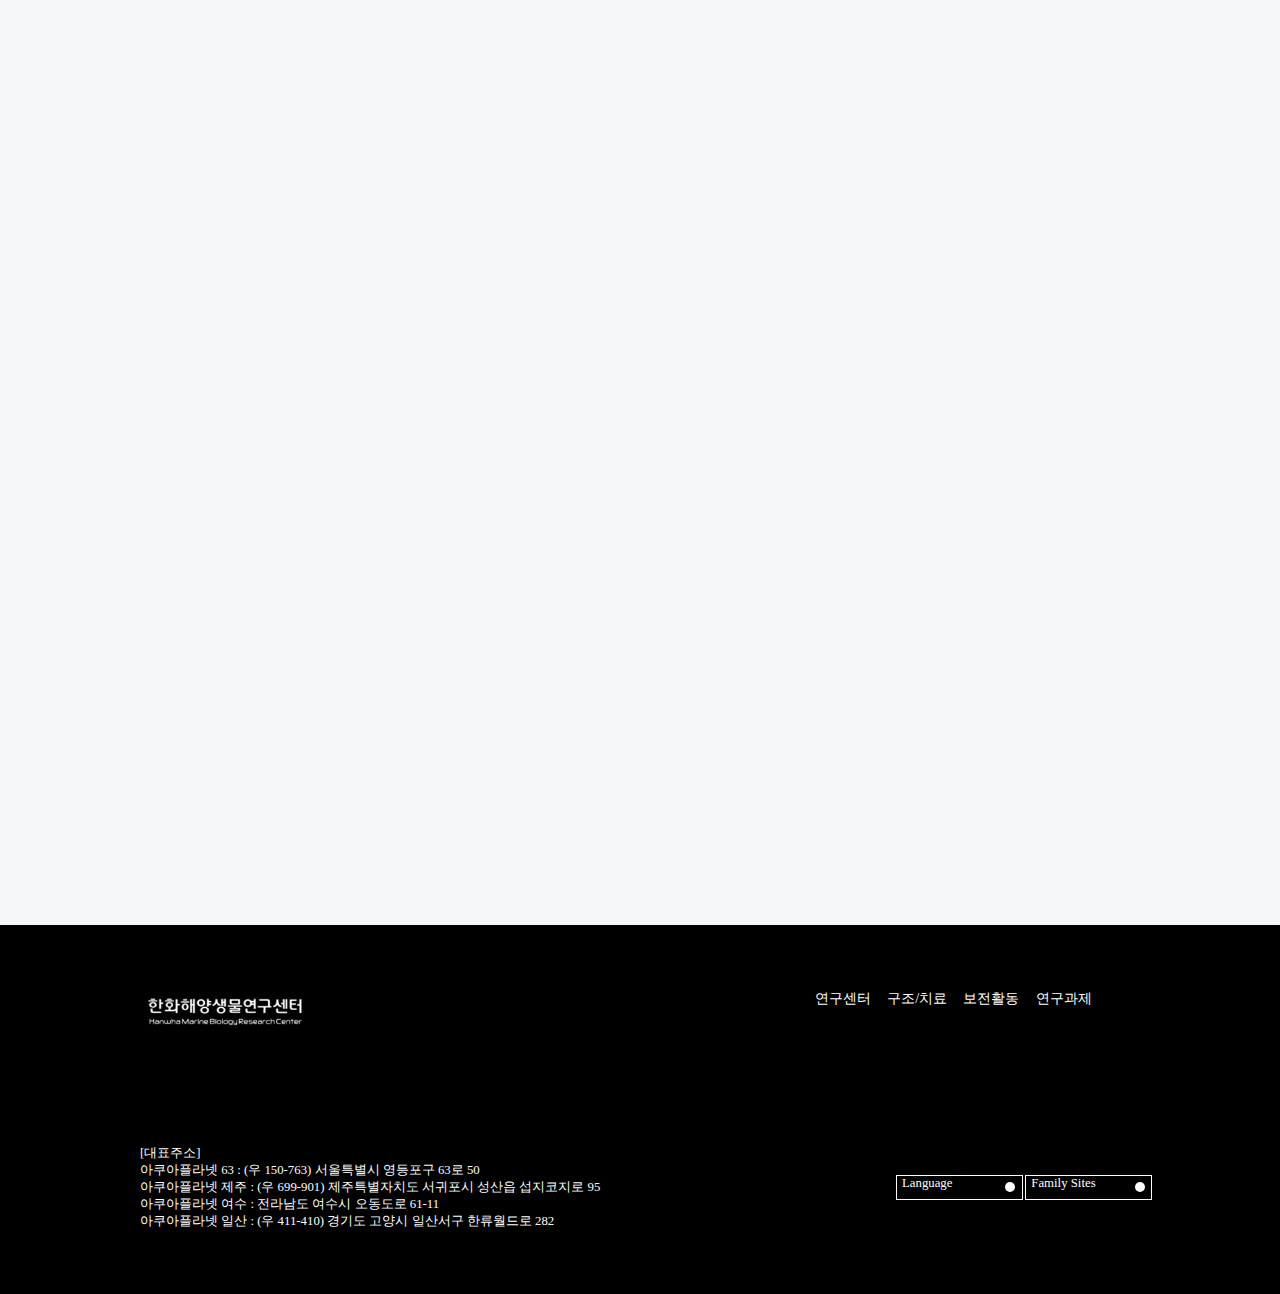
==== commit 4b75a078: "20210720" ====
--- a/index.html
+++ b/index.html
@@ -25,32 +25,8 @@
     <script src="js/slick.min.js"></script>
 </head>
 <body>
-    <header>
-        <a href="index.html"><img src="img/LOGO.png" alt="Logo"></a>
-        <nav>
-            <a class="menu_bar" href="1_aboutus.html">연구센터</a>
-            <a class="menu_bar" href="2_rescue.html">구조/치료</a>
-            <a class="menu_bar" href="3_conservation.html">보전활동</a>
-            <a class="menu_bar" href="4_research.html">연구과제</a>
-            <a class="menu-trigger type7">
-                <span></span>
-                <span></span>
-                <span></span>
-            </a>
-            <div class="background-menu">
-                <div class="menu_bg">
-                    <div class="menu_box">
-                        <ul class="h-1">
-                            <li><a href="1_aboutus.html">연구센터</a></li>
-                            <li><a href="2_rescue.html">구조/치료</a></li>
-                            <li><a href="3_conservation.html">보전활동</a></li>
-                            <li><a href="4_research.html">연구과제</a></li>
-                        </ul>
-                    </div>
-                </div>
-            </div>
-        </nav>
-    </header>
+<header>
+</header>
 <main>
     <section class="regular slider con">
         <div class="m-1">
@@ -277,48 +253,8 @@
     <a href="#" class="top">TOP</a>
 </main>
 
-
-<div class="footer con">
-    <div class="footer-1">
-        <a href="index.html"><img src="img/logo_centerwhite.png" alt="Logo"></a>
-        <nav>
-            <a href="1_aboutus.html">연구센터</a>
-            <a href="2_rescue.html">구조/치료</a>
-            <a href="3_conservation.html">보전활동</a>
-            <a href="4_research.html">연구과제</a>
-        </nav>
-    </div>
-    <div class="footer-2">
-        <p>
-            [대표주소]<br>
-            아쿠아플라넷 63 : (우 150-763) 서울특별시 영등포구 63로 50<br>
-            아쿠아플라넷 제주 : (우 699-901) 제주특별자치도 서귀포시 성산읍 섭지코지로 95<br>
-            아쿠아플라넷 여수 : 전라남도 여수시 오동도로 61-11<br>
-            아쿠아플라넷 일산 : (우 411-410) 경기도 고양시 일산서구 한류월드로 282<br>
-        </p>
-        <ul class="footer-box">
-            <li class="language">
-                <div class="language-1" >
-                    Language
-                    <ul>
-                        <li>한국어</li>
-                        <li>영어</li>                       
-                    </ul>
-                </div>
-            </li>
-            <li class="familysites">
-                <div class="familysites-1">
-                    Family Sites
-                    <ul>
-                        <li><a href="https://www.aquaplanet.co.kr/index.do">아쿠아플라넷</a></li>
-                        <li><a href="https://www.63art.co.kr/home/63ART/main.do">63아트</a></li>
-                        <li><a href="https://www.aquazium.co.kr/home/63AQUAZIUM/index.jsp">아쿠아지움</a></li>
-                    </ul>
-                </div>
-            </li>
-        </ul>
-    </div>
-</div>
+<footer>
+</footer>
 
 <!-- 메인 슬라이드 -->
 <script type="text/javascript">
@@ -333,33 +269,8 @@
         speed:1000
     });
 </script>
-<!-- wheel event
-<script>
-    let delta,move,num=0,len=$('.con').length;
-    $(window).on('mousewheel DOMMouseScroll',function(e){
-        delta = e.originalEvent.wheelDelta || e.originalEvent.detail * -60;  
-        clearTimeout(move);
-            move = setTimeout(function(){
-            if(delta<0){
-                //down
-                if(num<len-1)num++;
-            }else{
-                if(num>0)num--;
-            }
-            wheel();
-        },100);
-    })
-
-    function wheel(){
-        $('html,body').animate({
-                scrollTop : $(window).height() * num
-            });
-    }
-    </script> -->
-<script src="js/jquery-3.6.0.min.js"></script>
+<script src="js/index.js"></script>
 <script src="js/common.js"></script>
-<script src="js/index.js"></script>
-
 
 
 </body>
--- a/css/index.css
+++ b/css/index.css
@@ -145,7 +145,10 @@
     width:100%;
     background-color:white;
     padding-bottom:100px;
-}
+    transition:2s;
+    opacity: 0;
+}
+.m-2.active{opacity: 1;}
 
 .m-2 h1{
     font-size:1.4rem;
@@ -256,8 +259,11 @@
 .m-3{
     width:100%;
     padding-bottom:100px;
-    position:relative
-}
+    position:relative;
+    transition:3s;
+    opacity: 0;
+}
+.m-3.active{opacity: 1;}
 
 .m-3 h1{
     font-size: 1.4rem;
@@ -392,7 +398,10 @@
     background-color:white;
     padding:86px 0;
  
-}
+    transition:2s;
+    opacity: 0;
+}
+.m-4.active{opacity: 1;}
 .m-4 figure{
     width:80%;
     margin:0 auto;
